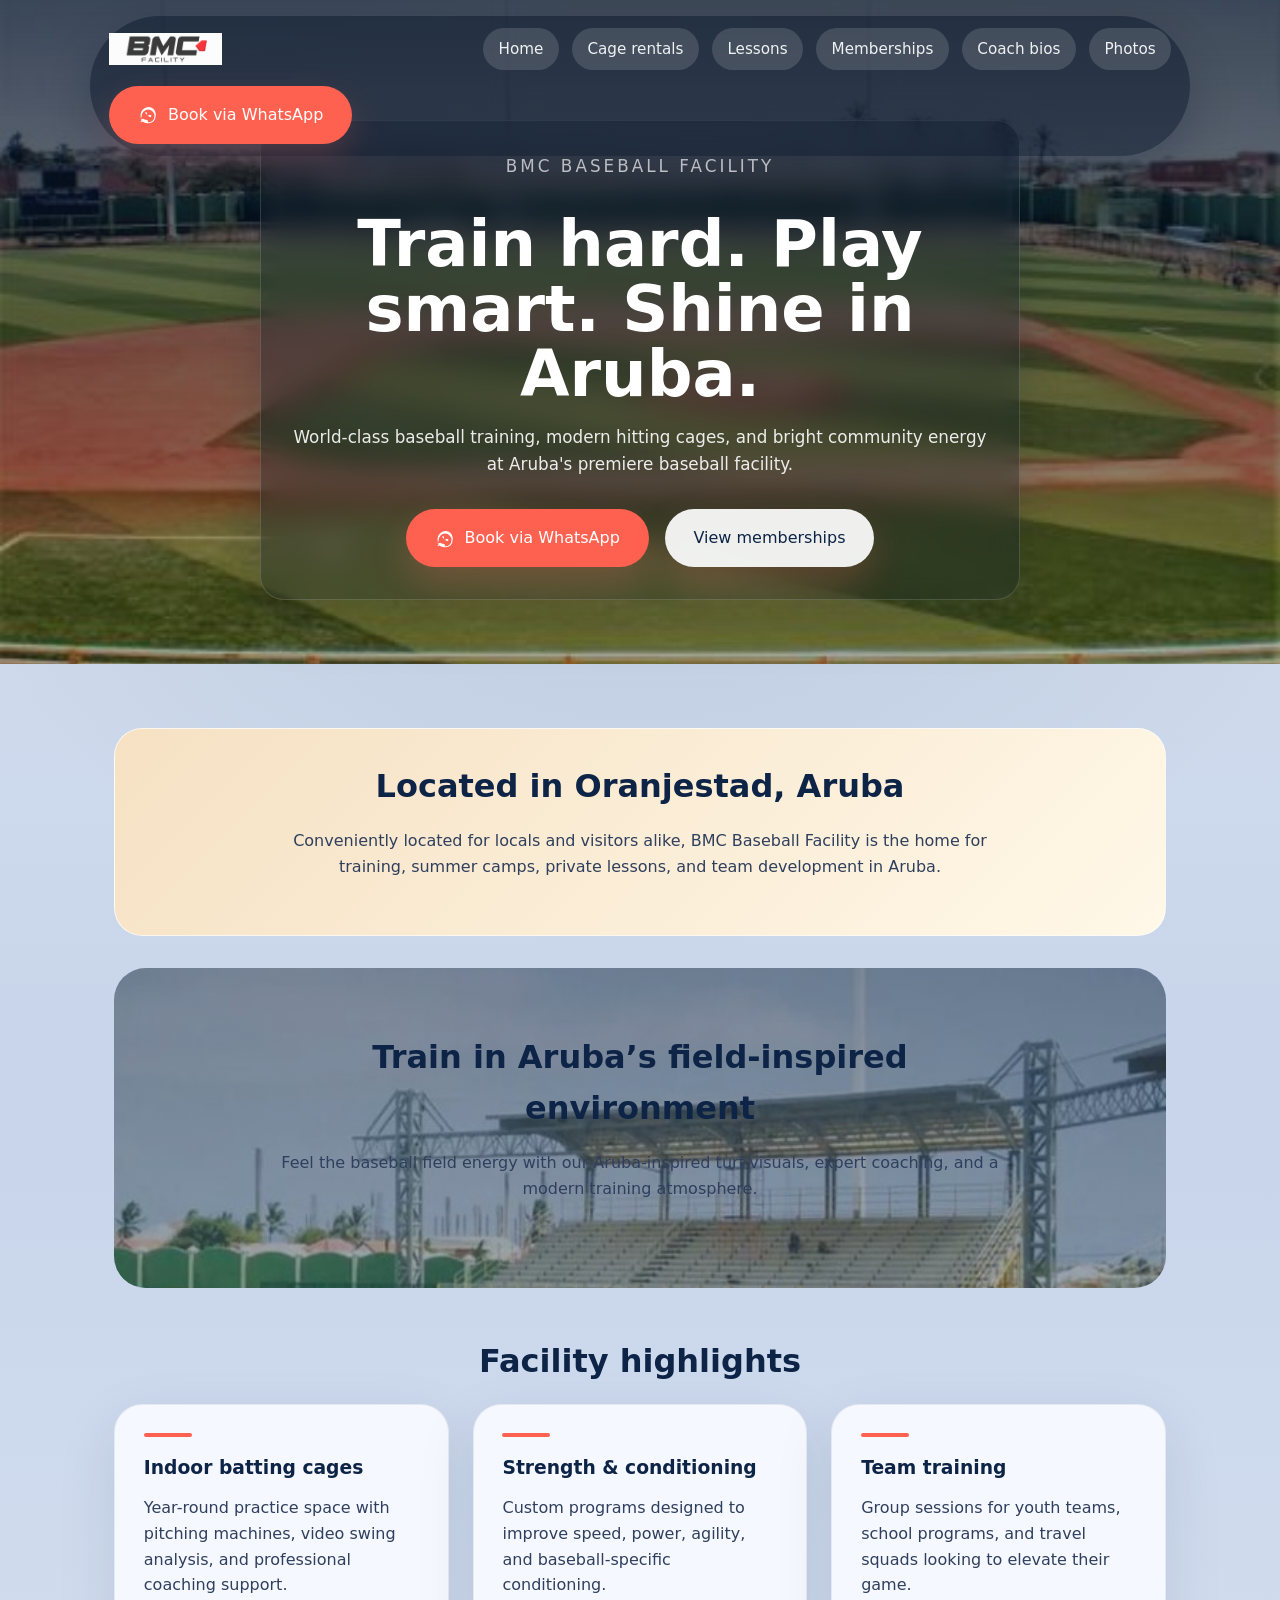
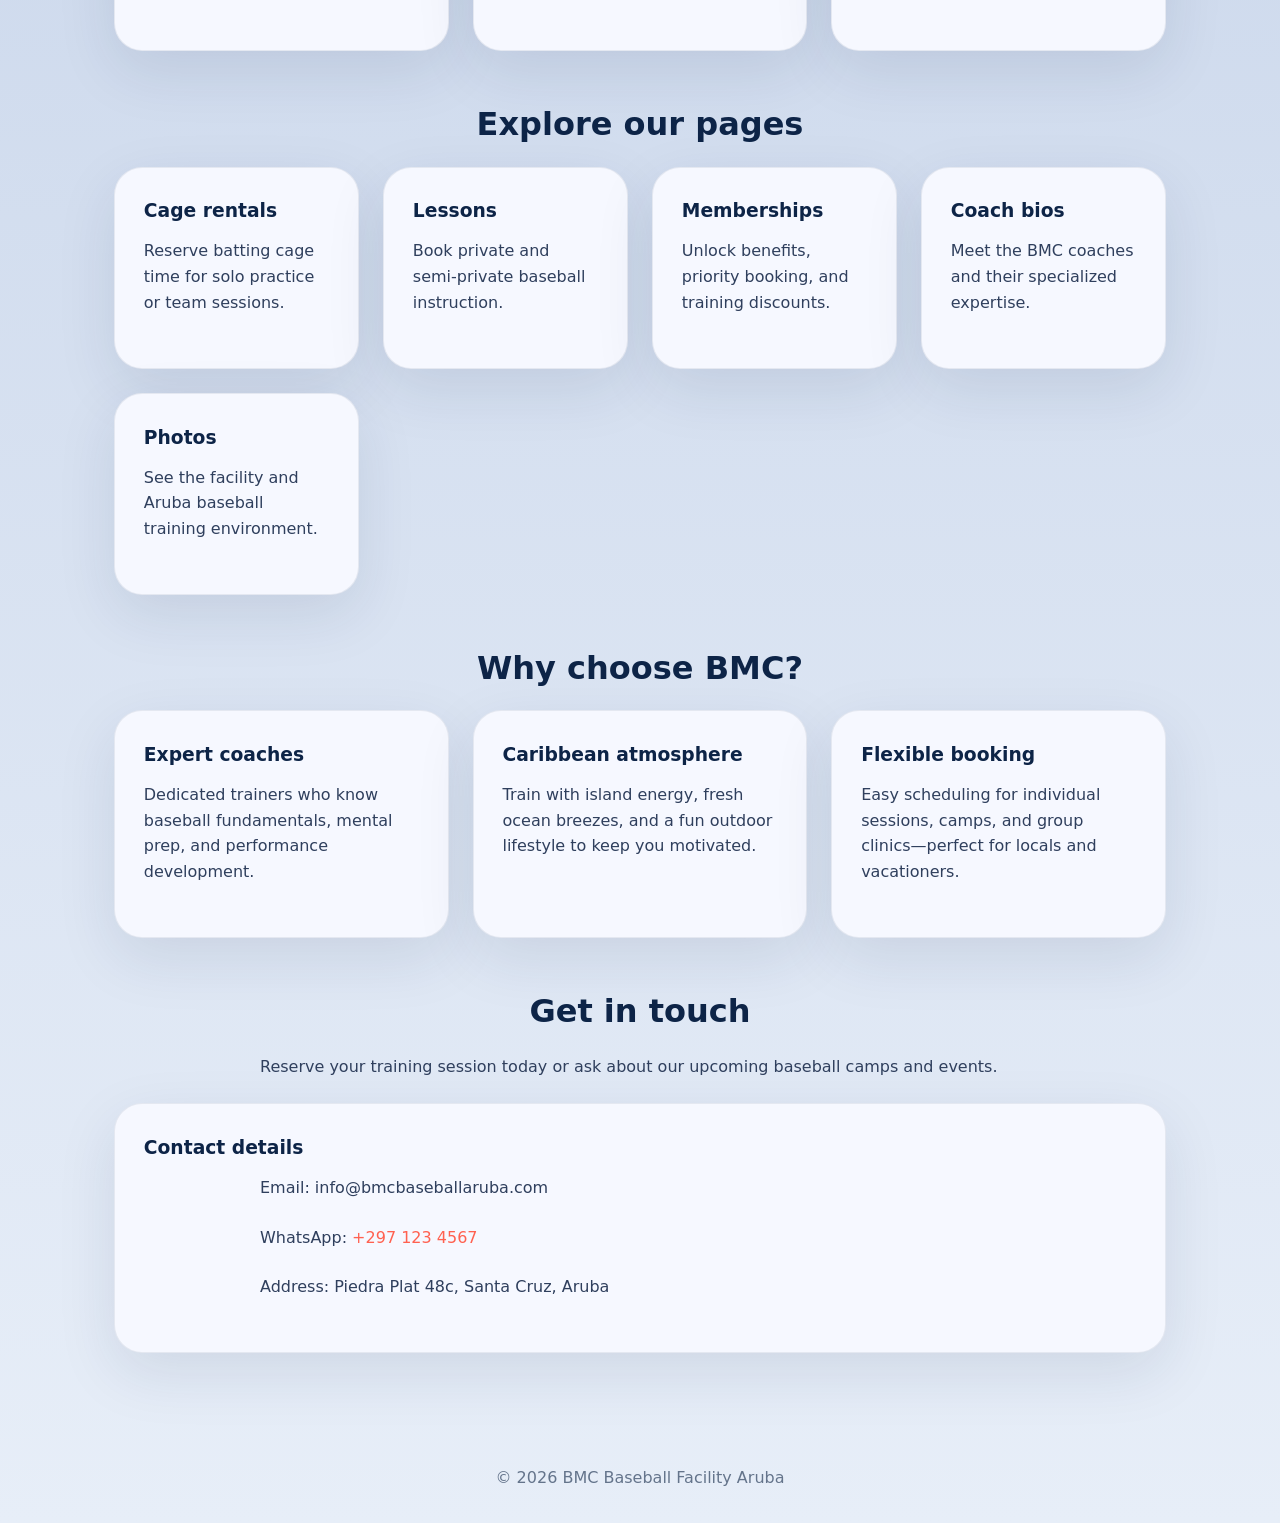
==== index.html @ 2432c4e2 "Made website template" ====
<!DOCTYPE html>
<html lang="en">
  <head>
    <meta charset="UTF-8" />
    <meta name="viewport" content="width=device-width, initial-scale=1.0" />
    <title>BMC Baseball Facility Aruba</title>
    <link rel="stylesheet" href="style.css" />
  </head>
  <body>
    <header>
      <div class="brand">
        <img src="Images/bmc%20logo.PNG" alt="BMC Baseball Facility logo" />
        <nav class="main-nav">
          <a href="index.html">Home</a>
          <a href="cage-rentals.html">Cage rentals</a>
          <a href="lessons.html">Lessons</a>
          <a href="memberships.html">Memberships</a>
          <a href="coach-bios.html">Coach bios</a>
          <a href="photos.html">Photos</a>
        </nav>
        <a class="button nav-cta whatsapp" href="https://wa.me/2971234567" target="_blank" rel="noopener">Book via WhatsApp</a>
      </div>
      <div class="hero">
        <p class="hero-tagline">BMC Baseball Facility</p>
        <h1>Train hard. Play smart. Shine in Aruba.</h1>
        <p>World-class baseball training, modern hitting cages, and bright community energy at Aruba's premiere baseball facility.</p>
        <div class="button-group">
          <a class="button whatsapp" href="https://wa.me/2971234567" target="_blank" rel="noopener">Book via WhatsApp</a>
          <a class="button secondary" href="memberships.html">View memberships</a>
        </div>
      </div>
    </header>

    <main>
      <section class="section location">
        <h2>Located in Oranjestad, Aruba</h2>
        <p>Conveniently located for locals and visitors alike, BMC Baseball Facility is the home for training, summer camps, private lessons, and team development in Aruba.</p>
      </section>

      <section class="section field-visual">
        <div class="field-copy">
          <h2>Train in Aruba’s field-inspired environment</h2>
          <p>Feel the baseball field energy with our Aruba-inspired turf visuals, expert coaching, and a modern training atmosphere.</p>
        </div>
      </section>

      <section class="section" id="features">
        <h2>Facility highlights</h2>
        <div class="feature-list">
          <div class="feature">
            <h3>Indoor batting cages</h3>
            <p>Year-round practice space with pitching machines, video swing analysis, and professional coaching support.</p>
          </div>
          <div class="feature">
            <h3>Strength & conditioning</h3>
            <p>Custom programs designed to improve speed, power, agility, and baseball-specific conditioning.</p>
          </div>
          <div class="feature">
            <h3>Team training</h3>
            <p>Group sessions for youth teams, school programs, and travel squads looking to elevate their game.</p>
          </div>
        </div>
      </section>

      <section class="section service-links">
        <h2>Explore our pages</h2>
        <div class="cards">
          <a class="card page-card" href="cage-rentals.html">
            <h3>Cage rentals</h3>
            <p>Reserve batting cage time for solo practice or team sessions.</p>
          </a>
          <a class="card page-card" href="lessons.html">
            <h3>Lessons</h3>
            <p>Book private and semi-private baseball instruction.</p>
          </a>
          <a class="card page-card" href="memberships.html">
            <h3>Memberships</h3>
            <p>Unlock benefits, priority booking, and training discounts.</p>
          </a>
          <a class="card page-card" href="coach-bios.html">
            <h3>Coach bios</h3>
            <p>Meet the BMC coaches and their specialized expertise.</p>
          </a>
          <a class="card page-card" href="photos.html">
            <h3>Photos</h3>
            <p>See the facility and Aruba baseball training environment.</p>
          </a>
        </div>
      </section>

      <section class="section">
        <h2>Why choose BMC?</h2>
        <div class="cards">
          <article class="card">
            <h3>Expert coaches</h3>
            <p>Dedicated trainers who know baseball fundamentals, mental prep, and performance development.</p>
          </article>
          <article class="card">
            <h3>Caribbean atmosphere</h3>
            <p>Train with island energy, fresh ocean breezes, and a fun outdoor lifestyle to keep you motivated.</p>
          </article>
          <article class="card">
            <h3>Flexible booking</h3>
            <p>Easy scheduling for individual sessions, camps, and group clinics—perfect for locals and vacationers.</p>
          </article>
        </div>
      </section>

      <section class="section" id="contact">
        <h2>Get in touch</h2>
        <p>Reserve your training session today or ask about our upcoming baseball camps and events.</p>
        <div class="card">
          <h3>Contact details</h3>
          <p>Email: info@bmcbaseballaruba.com</p>
          <p>WhatsApp: <a href="https://wa.me/2971234567" target="_blank" rel="noopener">+297 123 4567</a></p>
          <p>Address: Piedra Plat 48c, Santa Cruz, Aruba</p>
        </div>
      </section>
    </main>

    <footer>
      <p>© <span id="current-year">2026</span> BMC Baseball Facility Aruba</p>
    </footer>
    <script src="script.js"></script>
  </body>
</html>
---- style.css ----
:root {
  --navy: #0d2447;
  --sand: #d7c7a1;
  --coral: #ff6150;
  --white: #ffffff;
  --sky: #7ab6e1;
  --bg: #dde7f2;
  --text-soft: #2f3f5d;
  --border: rgba(15, 44, 79, 0.16);
}

* {
  box-sizing: border-box;
  margin: 0;
  padding: 0;
}

body {
  min-height: 100vh;
  font-family: "Inter", system-ui, sans-serif;
  color: var(--navy);
  background: radial-gradient(circle at top center, rgba(15, 44, 79, 0.18), transparent 30%), linear-gradient(180deg, #d9e3f0 0%, #c8d5ea 35%, #e7eef8 100%);
  line-height: 1.6;
}

img {
  max-width: 100%;
  display: block;
}

header {
  position: relative;
  background: linear-gradient(180deg, rgba(8, 22, 42, 0.78), rgba(8, 22, 42, 0.34)), url('Images/images.jpg') center/cover no-repeat;
  min-height: 78vh;
  display: grid;
  place-items: center;
  padding: 7.5rem 1.5rem 4rem;
  min-height: 68vh;
  overflow: visible;
}

.field-visual {
  position: relative;
  background: linear-gradient(180deg, rgba(10, 24, 46, 0.4) 0%, rgba(10, 24, 46, 0.24) 100%), url('Images/2eb074f189c1685181d048960d204b64.jpg') center/cover no-repeat;
  min-height: 320px;
  border-radius: 32px;
  padding: 3.5rem 2rem;
  display: grid;
  place-items: center;
  text-align: center;
  overflow: hidden;
  margin-bottom: 2.5rem;
}

.field-visual::before {
  content: '';
  position: absolute;
  inset: 0;
  background: rgba(15, 44, 79, 0.18);
}

.field-copy {
  position: relative;
  z-index: 1;
  max-width: 760px;
}

.field-copy h2 {
  color: var(--navy);
  font-size: clamp(1.9rem, 3vw, 2.4rem);
  margin-bottom: 0.8rem;
}

.field-copy p {
  color: var(--text-soft);
  font-size: 1rem;
}

.main-nav {
  display: flex;
  flex-wrap: wrap;
  gap: 0.85rem;
  align-items: center;
  justify-content: center;
}

.main-nav a {
  color: rgba(255, 255, 255, 0.92);
  text-decoration: none;
  padding: 0.55rem 0.95rem;
  border-radius: 999px;
  background: rgba(255, 255, 255, 0.14);
  transition: background 0.2s ease;
  font-size: 0.95rem;
}

.main-nav a:hover {
  background: rgba(255, 255, 255, 0.24);
}

.button.whatsapp::before {
  content: '';
  display: inline-block;
  width: 18px;
  height: 18px;
  margin-right: 0.75rem;
  vertical-align: middle;
  background-image: url("data:image/svg+xml,%3Csvg xmlns='http://www.w3.org/2000/svg' viewBox='0 0 24 24'%3E%3Cpath fill='%23ffffff' d='M20.5 3.5A10.9 10.9 0 0 0 3.5 13.5c0 1.9.5 3.7 1.4 5.3L3 21.5l2.8-.9A10.8 10.8 0 0 0 13.5 23a10.9 10.9 0 0 0 7.1-2.3A10.7 10.7 0 0 0 23.5 13.5 10.9 10.9 0 0 0 20.5 3.5Zm-7.8 15.2c-1.9 0-3.8-.5-5.4-1.5l-.4-.2-3.2.9.9-3.2-.2-.4A9.4 9.4 0 0 1 5 13.5 8.7 8.7 0 0 1 13.5 4.8a8.7 8.7 0 0 1 8.5 8.7 8.6 8.6 0 0 1-2.6 6.1 8.8 8.8 0 0 1-6.1 2.1Zm4.5-6.3c-.2-.1-1.2-.6-1.4-.6s-.4 0-.6.2c-.2.2-.8.6-.9.7-.1.2-.3.1-.6 0s-1.2-.4-2.4-1.4c-.9-.8-1.5-1.8-1.6-2-.1-.2 0-.4.1-.6.1-.2.2-.2.4-.3.1 0 .2-.1.3-.1.1 0 .2 0 .3 0 .1 0 .3 0 .4.1.2.1.4.4.5.6.1.2.2.5.4.7.1.2.1.4 0 .6-.1.2-.2.4-.4.6-.1.1-.1.2 0 .4.1.3.7 1.1 1.5 1.8 1.1 1 2 1.4 2.5 1.6.5.2.8.2 1.1.1.3 0 .9-.4 1-1 .1-.6.1-.9 0-1-.1-.2-.4-.3-.7-.5Z'/%3E%3C/svg%3E");
  background-size: contain;
  background-repeat: no-repeat;
}

.card a {
  color: var(--coral);
  text-decoration: none;
}

.card a:hover {
  text-decoration: underline;
}

.page-card {
  display: block;
  color: inherit;
  text-decoration: none;
}

.page-card:hover {
  transform: translateY(-3px);
}

.header-overlay {
  position: absolute;
  inset: 0;
  background: rgba(15, 44, 79, 0.35);
}

.brand {
  position: fixed;
  top: 1rem;
  left: 50%;
  transform: translateX(-50%);
  z-index: 9999;
  display: flex;
  align-items: center;
  justify-content: space-between;
  width: min(1100px, calc(100% - 3rem));
  gap: 1rem;
  flex-wrap: wrap;
  background: rgba(8, 22, 42, 0.5);
  color: var(--white);
  padding: 0.75rem 1.2rem;
  border-radius: 999px;
  box-shadow: 0 16px 44px rgba(8, 22, 42, 0.24);
}

.brand img {
  height: 32px;
  width: auto;
  object-fit: contain;
}

.hero {
  position: relative;
  z-index: 1;
  max-width: 760px;
  width: min(100%, 760px);
  color: var(--white);
  text-align: center;
  margin: 0 auto;
  padding: 2rem 1.5rem;
  border-radius: 24px;
  background: rgba(8, 22, 42, 0.32);
  backdrop-filter: blur(14px);
  border: 1px solid rgba(255, 255, 255, 0.15);
  box-shadow: 0 24px 50px rgba(8, 22, 42, 0.22);
}

.hero-tagline {
  letter-spacing: 0.18em;
  text-transform: uppercase;
  opacity: 0.9;
  margin-bottom: 1rem;
  font-size: 0.85rem;
}

.hero h1 {
  font-size: clamp(2.4rem, 5vw, 4.4rem);
  margin-bottom: 1rem;
  line-height: 1.02;
}

.hero p {
  font-size: 1.05rem;
  margin-bottom: 2rem;
  max-width: 720px;
  margin-left: auto;
  margin-right: auto;
  color: rgba(255, 255, 255, 0.9);
}

.button-group {
  display: flex;
  flex-wrap: wrap;
  gap: 1rem;
  justify-content: center;
}

.button {
  background: var(--coral);
  border: none;
  color: var(--white);
  padding: 1rem 1.8rem;
  border-radius: 999px;
  font-size: 1rem;
  cursor: pointer;
  text-decoration: none;
  box-shadow: 0 16px 36px rgba(255, 106, 95, 0.22);
  transition: transform 0.2s ease, box-shadow 0.2s ease;
}

.button.secondary {
  background: rgba(255, 255, 255, 0.92);
  color: var(--navy);
}

.button:hover {
  transform: translateY(-2px);
}

main {
  padding: 4rem 1.5rem 2rem;
  max-width: 1100px;
  margin: 0 auto;
}

.section {
  margin-bottom: 3rem;
}

.section h2 {
  font-size: 2rem;
  margin-bottom: 1rem;
  text-align: center;
}

.section p {
  max-width: 760px;
  margin: 0 auto 1.5rem;
  color: var(--text-soft);
}

.cards,
.feature-list {
  display: grid;
  grid-template-columns: repeat(auto-fit, minmax(240px, 1fr));
  gap: 1.5rem;
}

.card,
.feature {
  background: #f6f8ff;
  border-radius: 28px;
  padding: 1.8rem;
  box-shadow: 0 20px 60px rgba(15, 44, 79, 0.1);
  border: 1px solid rgba(15, 44, 79, 0.08);
}

.card h3,
.feature h3 {
  margin-bottom: 0.75rem;
  color: var(--navy);
}

.card p,
.feature p {
  color: var(--text-soft);
}

.photo-grid {
  display: grid;
  grid-template-columns: repeat(auto-fit, minmax(220px, 1fr));
  gap: 1rem;
  margin-top: 1.5rem;
}

.photo-grid img {
  width: 100%;
  height: 260px;
  object-fit: cover;
  border-radius: 24px;
  border: 1px solid var(--border);
}

.feature::before {
  content: '';
  display: block;
  width: 48px;
  height: 4px;
  background: var(--coral);
  border-radius: 999px;
  margin-bottom: 1rem;
}

.location {
  background: linear-gradient(135deg, #f6e1c3 0%, #fff8e8 100%);
  padding: 2rem;
  border-radius: 28px;
  margin-bottom: 2rem;
  text-align: center;
  border: 1px solid rgba(255, 255, 255, 0.7);
}

footer {
  text-align: center;
  padding: 2rem 1rem;
  color: #64748b;
}

@media (max-width: 900px) {
  .brand {
    flex-direction: column;
    align-items: stretch;
  }
}

@media (max-width: 720px) {
  header {
    min-height: 65vh;
    padding-top: 1.5rem;
  }

  .hero {
    padding: 2rem 1.5rem;
  }
}
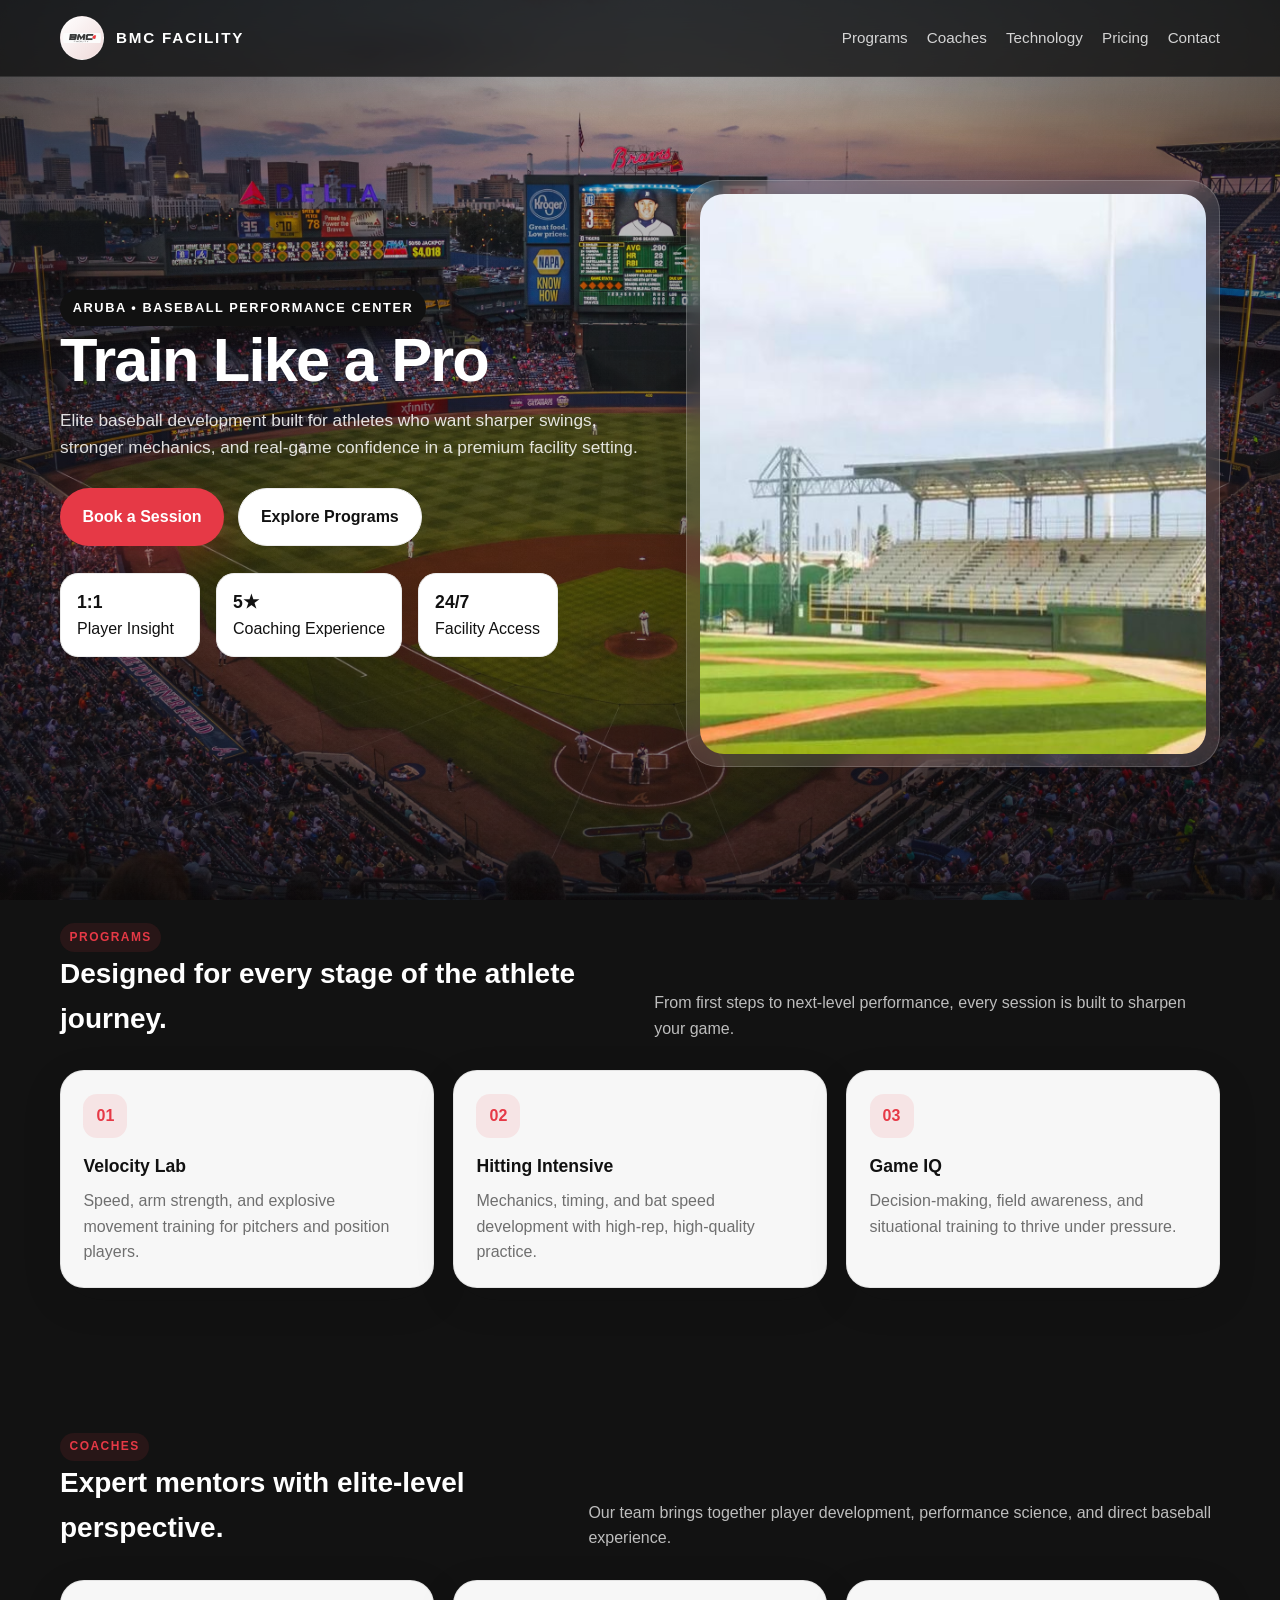
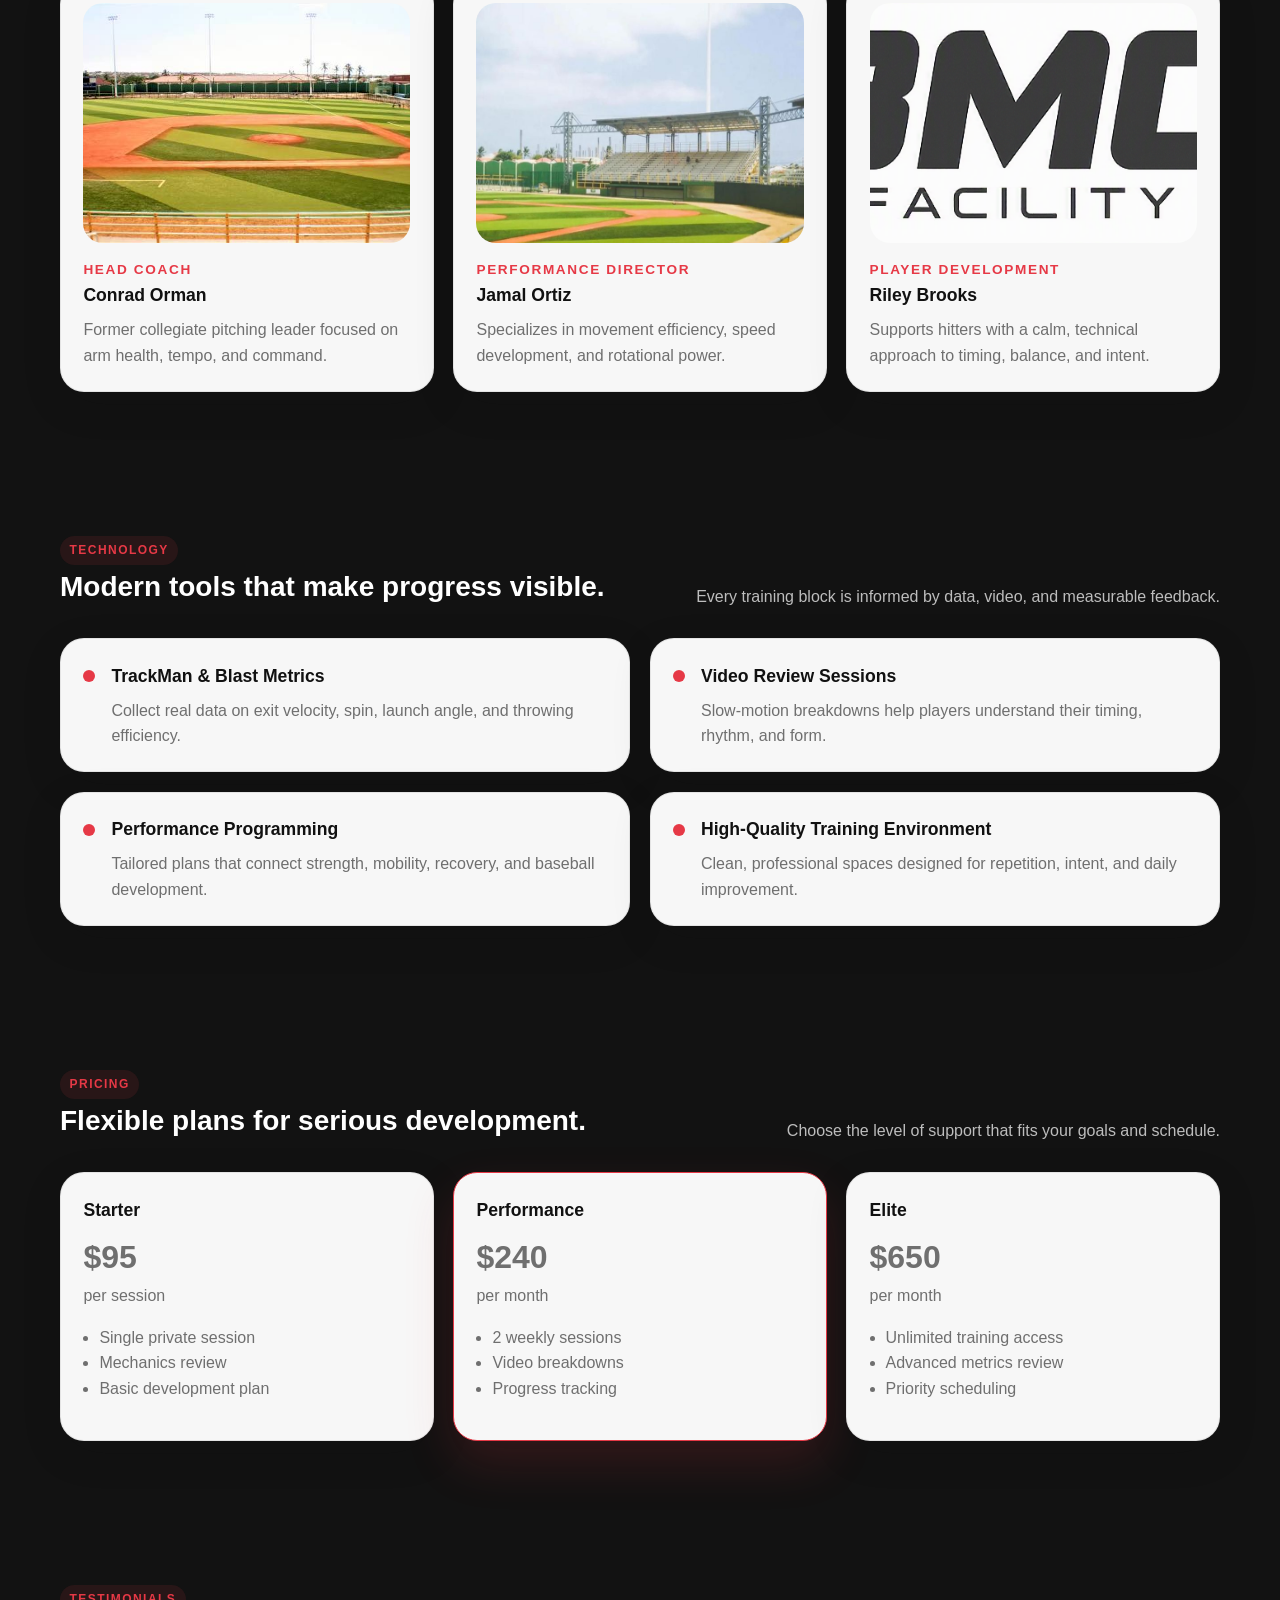
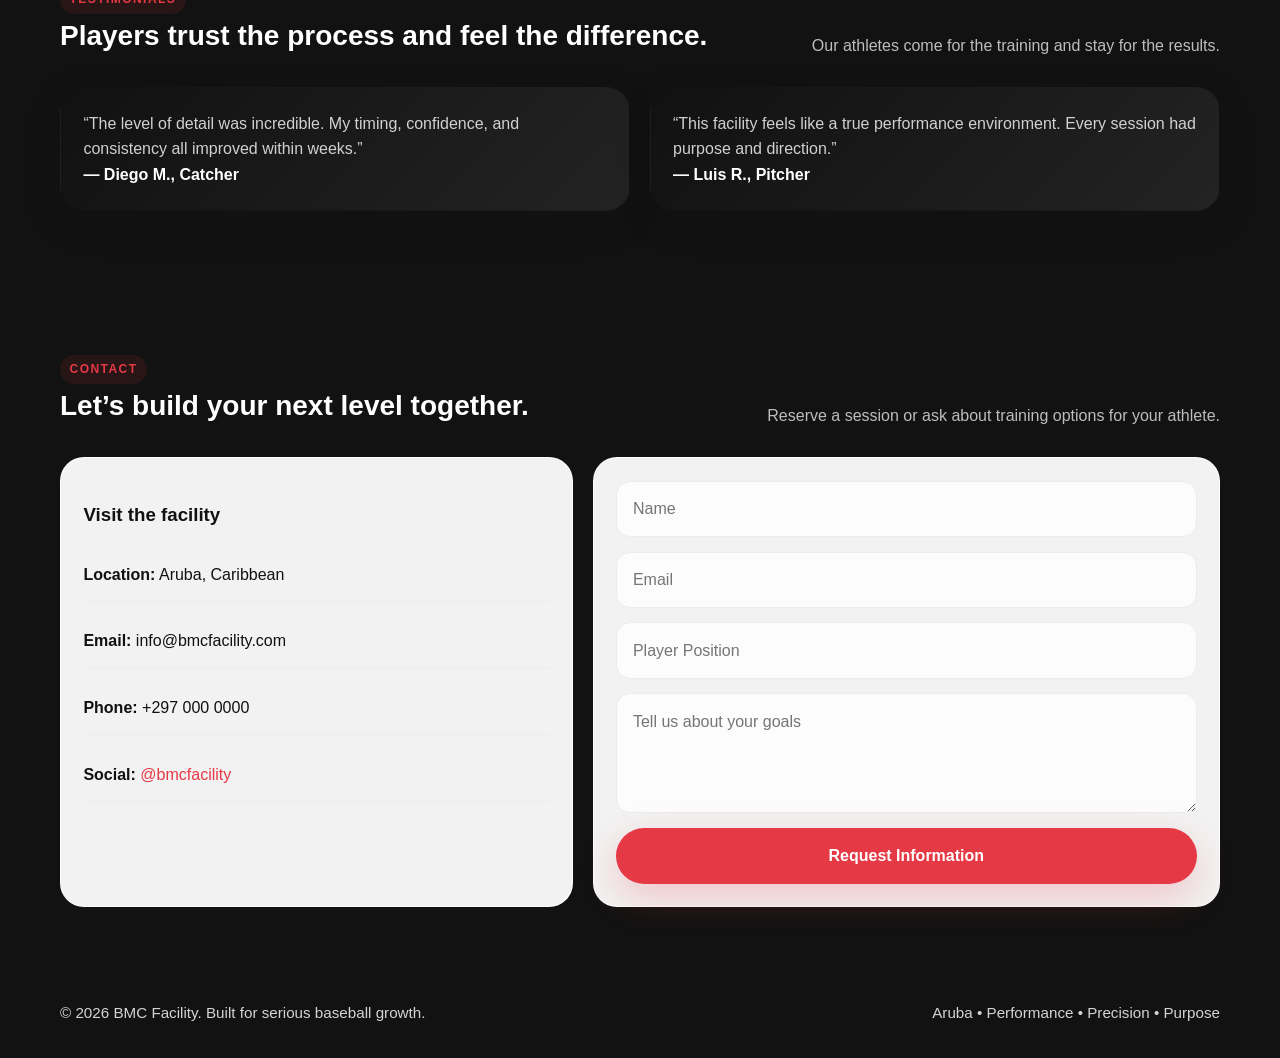
==== commit 8e239e07: "Fixed Everything" ====
--- a/index.html
+++ b/index.html
@@ -3,124 +3,792 @@
   <head>
     <meta charset="UTF-8" />
     <meta name="viewport" content="width=device-width, initial-scale=1.0" />
-    <title>BMC Baseball Facility Aruba</title>
-    <link rel="stylesheet" href="style.css" />
+    <title>BMC Facility | Elite Baseball Training in Aruba</title>
+    <meta
+      name="description"
+      content="BMC Facility is a modern baseball training destination in Aruba focused on elite development, advanced technology, and world-class coaching."
+    />
+    <style>
+      :root {
+        --red: #e63946;
+        --red-dark: #b82333;
+        --black: #111111;
+        --white: #f7f7f7;
+        --muted: #6f6f6f;
+        --border: #ececec;
+      }
+
+      * {
+        box-sizing: border-box;
+      }
+
+      html {
+        scroll-behavior: smooth;
+      }
+
+      body {
+        margin: 0;
+        font-family: Inter, "Segoe UI", Roboto, Arial, sans-serif;
+        color: var(--white);
+        line-height: 1.6;
+        min-height: 100vh;
+        background: #121212;
+      }
+
+      main,
+      header,
+      section {
+        position: relative;
+        z-index: 1;
+      }
+
+      .page-background {
+        position: fixed;
+        inset: 0;
+        z-index: -1;
+        background: url("Images/photo-1475440197469-e367ec8eeb19.avif") center/cover no-repeat;
+        opacity: 0.94;
+        filter: saturate(1.05);
+      }
+
+      .background-overlay {
+        position: fixed;
+        inset: 0;
+        z-index: -1;
+        background: radial-gradient(circle at top, rgba(17, 17, 17, 0.12), rgba(17, 17, 17, 0.42) 55%, rgba(17, 17, 17, 0.62) 100%);
+      }
+
+      a {
+        color: inherit;
+        text-decoration: none;
+      }
+
+      img {
+        display: block;
+        max-width: 100%;
+      }
+
+      .container {
+        width: min(1160px, calc(100% - 2rem));
+        margin: 0 auto;
+      }
+
+      header {
+        position: sticky;
+        top: 0;
+        z-index: 30;
+        background: rgba(17, 17, 17, 0.8);
+        backdrop-filter: blur(14px);
+        border-bottom: 1px solid rgba(255, 255, 255, 0.1);
+      }
+
+      nav {
+        display: flex;
+        align-items: center;
+        justify-content: space-between;
+        padding: 1rem 0;
+      }
+
+      .brand {
+        display: flex;
+        align-items: center;
+        gap: 0.75rem;
+        font-weight: 800;
+        letter-spacing: 0.04em;
+        text-transform: uppercase;
+        font-size: 0.95rem;
+        color: white;
+      }
+
+      .brand-mark {
+        width: 44px;
+        height: 44px;
+        display: inline-flex;
+        align-items: center;
+        justify-content: center;
+        border-radius: 50%;
+        background: linear-gradient(135deg, #ffffff, #f0dada);
+        padding: 2px;
+        border: 1px solid rgba(255, 255, 255, 0.24);
+        overflow: hidden;
+      }
+
+      .brand-mark img {
+        width: 100%;
+        height: 100%;
+        object-fit: cover;
+        border-radius: 50%;
+      }
+
+      .brand-mark .brand-fallback {
+        display: none;
+        font-size: 0.72rem;
+        font-weight: 800;
+        letter-spacing: 0.06em;
+        color: var(--red);
+      }
+
+      .brand-mark.fallback .brand-fallback {
+        display: inline-flex;
+      }
+
+      .brand-mark.fallback img {
+        display: none;
+      }
+
+      .brand img {
+        width: 42px;
+        height: 42px;
+        display: block;
+        object-fit: contain;
+        border-radius: 50%;
+      }
+
+      .brand-text {
+        font-size: 0.95rem;
+        letter-spacing: 0.12em;
+      }
+
+      .nav-links {
+        display: flex;
+        gap: 1.2rem;
+        font-size: 0.95rem;
+        color: rgba(255, 255, 255, 0.8);
+      }
+
+      .nav-links a:hover {
+        color: white;
+      }
+
+      .hero {
+        display: grid;
+        grid-template-columns: 1.05fr 0.95fr;
+        align-items: center;
+        gap: 2.3rem;
+        padding: 5.2rem 0 4rem;
+        min-height: 86vh;
+      }
+
+      .hero h1 {
+        font-size: clamp(2.6rem, 4.8vw, 4.5rem);
+        line-height: 0.95;
+        margin: 0.3rem 0 1rem;
+        letter-spacing: -0.03em;
+        color: white;
+      }
+
+      .hero p {
+        font-size: 1.08rem;
+        color: rgba(255, 255, 255, 0.86);
+        max-width: 620px;
+        margin-bottom: 1.6rem;
+      }
+
+      .eyebrow {
+        display: inline-flex;
+        align-items: center;
+        gap: 0.5rem;
+        padding: 0.5rem 0.8rem;
+        border-radius: 999px;
+        background: var(--black);
+        color: white;
+        font-size: 0.8rem;
+        font-weight: 700;
+        text-transform: uppercase;
+        letter-spacing: 0.12em;
+      }
+
+      .hero-actions {
+        display: flex;
+        flex-wrap: wrap;
+        gap: 0.85rem;
+      }
+
+      .btn {
+        display: inline-flex;
+        align-items: center;
+        justify-content: center;
+        padding: 0.95rem 1.4rem;
+        border-radius: 999px;
+        font-weight: 700;
+        transition: transform 0.2s ease, box-shadow 0.2s ease, background 0.2s ease;
+      }
+
+      .btn:hover {
+        transform: translateY(-2px);
+      }
+
+      .btn-primary {
+        background: var(--red);
+        color: white;
+        box-shadow: 0 14px 38px rgba(230, 57, 70, 0.24);
+      }
+
+      .btn-primary:hover {
+        background: var(--red-dark);
+      }
+
+      .btn-secondary {
+        border: 1px solid var(--border);
+        background: white;
+        color: var(--black);
+      }
+
+      .hero-stats {
+        display: flex;
+        flex-wrap: wrap;
+        gap: 1rem;
+        margin-top: 1.7rem;
+      }
+
+      .hero-stats div {
+        padding: 0.9rem 1rem;
+        min-width: 140px;
+        border: 1px solid var(--border);
+        border-radius: 18px;
+        background: white;
+        color: var(--black);
+      }
+
+      .hero-stats strong {
+        display: block;
+        font-size: 1.1rem;
+      }
+
+      .hero-card {
+        position: relative;
+        padding: 0.8rem;
+        border-radius: 32px;
+        background: rgba(255, 255, 255, 0.12);
+        border: 1px solid rgba(255, 255, 255, 0.18);
+        box-shadow: 0 30px 80px rgba(0, 0, 0, 0.22);
+        backdrop-filter: blur(10px);
+      }
+
+      .hero-card img {
+        width: 100%;
+        height: 560px;
+        object-fit: cover;
+        border-radius: 24px;
+      }
+
+      section {
+        padding: 4.5rem 0;
+        color: white;
+      }
+
+      .section-heading {
+        display: flex;
+        align-items: flex-end;
+        justify-content: space-between;
+        gap: 1rem;
+        margin-bottom: 1.8rem;
+      }
+
+      .section-heading h2 {
+        font-size: 1.75rem;
+        margin: 0;
+        color: white;
+      }
+
+      .section-heading p {
+        margin: 0;
+        color: rgba(255, 255, 255, 0.72);
+      }
+
+      .grid {
+        display: grid;
+        gap: 1.2rem;
+      }
+
+      .program-grid {
+        grid-template-columns: repeat(3, minmax(0, 1fr));
+      }
+
+      .card {
+        background: rgba(255, 255, 255, 0.97);
+        border: 1px solid rgba(0, 0, 0, 0.08);
+        border-radius: 24px;
+        padding: 1.4rem;
+        box-shadow: 0 12px 40px rgba(17, 17, 17, 0.12);
+        transition: transform 0.2s ease, box-shadow 0.2s ease;
+        backdrop-filter: blur(12px);
+        color: var(--black);
+      }
+
+      .card:hover {
+        transform: translateY(-5px);
+        box-shadow: 0 20px 48px rgba(17, 17, 17, 0.08);
+      }
+
+      .card-icon {
+        width: 44px;
+        height: 44px;
+        display: grid;
+        place-items: center;
+        border-radius: 14px;
+        background: rgba(230, 57, 70, 0.1);
+        color: var(--red);
+        font-weight: 800;
+        margin-bottom: 0.9rem;
+      }
+
+      .card h3 {
+        margin: 0 0 0.5rem;
+        font-size: 1.1rem;
+      }
+
+      .card p {
+        margin: 0;
+        color: var(--muted);
+      }
+
+      .coach-grid {
+        grid-template-columns: repeat(3, minmax(0, 1fr));
+      }
+
+      .coach-card img {
+        width: 100%;
+        height: 240px;
+        object-fit: cover;
+        border-radius: 20px;
+        margin-bottom: 1rem;
+      }
+
+      .coach-card .role {
+        color: var(--red);
+        font-weight: 700;
+        font-size: 0.85rem;
+        text-transform: uppercase;
+        letter-spacing: 0.12em;
+      }
+
+      .tech-grid {
+        grid-template-columns: repeat(2, minmax(0, 1fr));
+      }
+
+      .tech-card {
+        display: flex;
+        gap: 1rem;
+        align-items: flex-start;
+      }
+
+      .tech-card .dot {
+        width: 12px;
+        height: 12px;
+        margin-top: 0.55rem;
+        background: var(--red);
+        border-radius: 50%;
+        flex-shrink: 0;
+      }
+
+      .pricing-grid {
+        grid-template-columns: repeat(3, minmax(0, 1fr));
+      }
+
+      .pricing-card {
+        position: relative;
+      }
+
+      .pricing-card.featured {
+        border-color: var(--red);
+        box-shadow: 0 22px 50px rgba(230, 57, 70, 0.16);
+      }
+
+      .price {
+        font-size: 2rem;
+        font-weight: 800;
+        margin: 0.5rem 0 0.2rem;
+      }
+
+      .pricing-card ul {
+        padding-left: 1rem;
+        color: var(--muted);
+      }
+
+      .pill {
+        display: inline-block;
+        padding: 0.3rem 0.6rem;
+        border-radius: 999px;
+        background: rgba(230, 57, 70, 0.1);
+        color: var(--red);
+        font-size: 0.75rem;
+        font-weight: 700;
+        text-transform: uppercase;
+        letter-spacing: 0.12em;
+      }
+
+      .testimonial-grid {
+        grid-template-columns: repeat(2, minmax(0, 1fr));
+      }
+
+      .testimonial {
+        background: linear-gradient(135deg, #111111 0%, #232323 100%);
+        color: white;
+        border-radius: 24px;
+      }
+
+      .testimonial p {
+        color: rgba(255, 255, 255, 0.8);
+      }
+
+      .contact-wrap {
+        display: grid;
+        grid-template-columns: 0.9fr 1.1fr;
+        gap: 1.2rem;
+      }
+
+      .contact-card,
+      .form-card {
+        background: rgba(255, 255, 255, 0.95);
+        border: 1px solid rgba(255, 255, 255, 0.9);
+        border-radius: 24px;
+        padding: 1.4rem;
+        backdrop-filter: blur(12px);
+        color: var(--black);
+      }
+
+      .contact-list {
+        display: grid;
+        gap: 0.8rem;
+        margin-top: 1rem;
+      }
+
+      .contact-list div {
+        padding: 0.85rem 0;
+        border-bottom: 1px solid var(--border);
+      }
+
+      form {
+        display: grid;
+        gap: 0.9rem;
+      }
+
+      input,
+      textarea {
+        width: 100%;
+        border: 1px solid var(--border);
+        border-radius: 14px;
+        padding: 0.9rem 1rem;
+        font: inherit;
+        background: #fcfcfc;
+      }
+
+      textarea {
+        min-height: 120px;
+        resize: vertical;
+      }
+
+      footer {
+        padding: 1.4rem 0 2rem;
+        color: rgba(255, 255, 255, 0.82);
+        font-size: 0.95rem;
+      }
+
+      .reveal {
+        opacity: 0;
+        transform: translateY(30px);
+        transition: opacity 0.7s ease, transform 0.7s ease;
+      }
+
+      .reveal.visible {
+        opacity: 1;
+        transform: translateY(0);
+      }
+
+      @media (max-width: 900px) {
+        .hero,
+        .contact-wrap {
+          grid-template-columns: 1fr;
+        }
+
+        .program-grid,
+        .coach-grid,
+        .pricing-grid,
+        .testimonial-grid,
+        .tech-grid {
+          grid-template-columns: 1fr;
+        }
+      }
+
+      @media (max-width: 640px) {
+        .nav-links {
+          display: none;
+        }
+
+        .hero {
+          padding-top: 2.4rem;
+        }
+
+        .hero-card img {
+          height: 360px;
+        }
+
+        .section-heading {
+          flex-direction: column;
+          align-items: flex-start;
+        }
+      }
+    </style>
   </head>
   <body>
+    <div class="page-background"></div>
+    <div class="background-overlay"></div>
     <header>
-      <div class="brand">
-        <img src="Images/bmc%20logo.PNG" alt="BMC Baseball Facility logo" />
-        <nav class="main-nav">
-          <a href="index.html">Home</a>
-          <a href="cage-rentals.html">Cage rentals</a>
-          <a href="lessons.html">Lessons</a>
-          <a href="memberships.html">Memberships</a>
-          <a href="coach-bios.html">Coach bios</a>
-          <a href="photos.html">Photos</a>
+      <div class="container">
+        <nav>
+          <a class="brand" href="#top">
+            <span class="brand-mark">
+              <img src="Images/bmc logo.PNG" alt="BMC Facility logo" onerror="this.style.display='none'; this.parentElement.classList.add('fallback');" />
+              <span class="brand-fallback">BMC</span>
+            </span>
+            <span class="brand-text">BMC Facility</span>
+          </a>
+          <div class="nav-links">
+            <a href="#programs">Programs</a>
+            <a href="#coaches">Coaches</a>
+            <a href="#technology">Technology</a>
+            <a href="#pricing">Pricing</a>
+            <a href="#contact">Contact</a>
+          </div>
         </nav>
-        <a class="button nav-cta whatsapp" href="https://wa.me/2971234567" target="_blank" rel="noopener">Book via WhatsApp</a>
-      </div>
-      <div class="hero">
-        <p class="hero-tagline">BMC Baseball Facility</p>
-        <h1>Train hard. Play smart. Shine in Aruba.</h1>
-        <p>World-class baseball training, modern hitting cages, and bright community energy at Aruba's premiere baseball facility.</p>
-        <div class="button-group">
-          <a class="button whatsapp" href="https://wa.me/2971234567" target="_blank" rel="noopener">Book via WhatsApp</a>
-          <a class="button secondary" href="memberships.html">View memberships</a>
-        </div>
       </div>
     </header>
 
-    <main>
-      <section class="section location">
-        <h2>Located in Oranjestad, Aruba</h2>
-        <p>Conveniently located for locals and visitors alike, BMC Baseball Facility is the home for training, summer camps, private lessons, and team development in Aruba.</p>
+    <main id="top">
+      <section class="container hero reveal">
+        <div>
+          <div class="eyebrow">Aruba • Baseball Performance Center</div>
+          <h1>Train Like a Pro</h1>
+          <p>
+            Elite baseball development built for athletes who want sharper swings,
+            stronger mechanics, and real-game confidence in a premium facility setting.
+          </p>
+          <div class="hero-actions">
+            <a class="btn btn-primary" href="#contact">Book a Session</a>
+            <a class="btn btn-secondary" href="#programs">Explore Programs</a>
+          </div>
+          <div class="hero-stats">
+            <div><strong>1:1</strong> Player Insight</div>
+            <div><strong>5★</strong> Coaching Experience</div>
+            <div><strong>24/7</strong> Facility Access</div>
+          </div>
+        </div>
+        <div class="hero-card">
+          <img src="Images/2eb074f189c1685181d048960d204b64.jpg" alt="Player training at BMC Facility" />
+        </div>
       </section>
 
-      <section class="section field-visual">
-        <div class="field-copy">
-          <h2>Train in Aruba’s field-inspired environment</h2>
-          <p>Feel the baseball field energy with our Aruba-inspired turf visuals, expert coaching, and a modern training atmosphere.</p>
+      <section id="programs" class="container reveal">
+        <div class="section-heading">
+          <div>
+            <div class="pill">Programs</div>
+            <h2>Designed for every stage of the athlete journey.</h2>
+          </div>
+          <p>From first steps to next-level performance, every session is built to sharpen your game.</p>
+        </div>
+        <div class="grid program-grid">
+          <article class="card">
+            <div class="card-icon">01</div>
+            <h3>Velocity Lab</h3>
+            <p>Speed, arm strength, and explosive movement training for pitchers and position players.</p>
+          </article>
+          <article class="card">
+            <div class="card-icon">02</div>
+            <h3>Hitting Intensive</h3>
+            <p>Mechanics, timing, and bat speed development with high-rep, high-quality practice.</p>
+          </article>
+          <article class="card">
+            <div class="card-icon">03</div>
+            <h3>Game IQ</h3>
+            <p>Decision-making, field awareness, and situational training to thrive under pressure.</p>
+          </article>
         </div>
       </section>
 
-      <section class="section" id="features">
-        <h2>Facility highlights</h2>
-        <div class="feature-list">
-          <div class="feature">
-            <h3>Indoor batting cages</h3>
-            <p>Year-round practice space with pitching machines, video swing analysis, and professional coaching support.</p>
-          </div>
-          <div class="feature">
-            <h3>Strength & conditioning</h3>
-            <p>Custom programs designed to improve speed, power, agility, and baseball-specific conditioning.</p>
-          </div>
-          <div class="feature">
-            <h3>Team training</h3>
-            <p>Group sessions for youth teams, school programs, and travel squads looking to elevate their game.</p>
-          </div>
+      <section id="coaches" class="container reveal">
+        <div class="section-heading">
+          <div>
+            <div class="pill">Coaches</div>
+            <h2>Expert mentors with elite-level perspective.</h2>
+          </div>
+          <p>Our team brings together player development, performance science, and direct baseball experience.</p>
+        </div>
+        <div class="grid coach-grid">
+          <article class="card coach-card">
+            <img src="Images/images.jpg" alt="Coach working with a training player" />
+            <div class="role">Head Coach</div>
+            <h3>Conrad Orman</h3>
+            <p>Former collegiate pitching leader focused on arm health, tempo, and command.</p>
+          </article>
+          <article class="card coach-card">
+            <img src="Images/2eb074f189c1685181d048960d204b64.jpg" alt="Strength and mechanics session" />
+            <div class="role">Performance Director</div>
+            <h3>Jamal Ortiz</h3>
+            <p>Specializes in movement efficiency, speed development, and rotational power.</p>
+          </article>
+          <article class="card coach-card">
+            <img src="Images/bmc logo.PNG" alt="BMC Facility branding" />
+            <div class="role">Player Development</div>
+            <h3>Riley Brooks</h3>
+            <p>Supports hitters with a calm, technical approach to timing, balance, and intent.</p>
+          </article>
         </div>
       </section>
 
-      <section class="section service-links">
-        <h2>Explore our pages</h2>
-        <div class="cards">
-          <a class="card page-card" href="cage-rentals.html">
-            <h3>Cage rentals</h3>
-            <p>Reserve batting cage time for solo practice or team sessions.</p>
-          </a>
-          <a class="card page-card" href="lessons.html">
-            <h3>Lessons</h3>
-            <p>Book private and semi-private baseball instruction.</p>
-          </a>
-          <a class="card page-card" href="memberships.html">
-            <h3>Memberships</h3>
-            <p>Unlock benefits, priority booking, and training discounts.</p>
-          </a>
-          <a class="card page-card" href="coach-bios.html">
-            <h3>Coach bios</h3>
-            <p>Meet the BMC coaches and their specialized expertise.</p>
-          </a>
-          <a class="card page-card" href="photos.html">
-            <h3>Photos</h3>
-            <p>See the facility and Aruba baseball training environment.</p>
-          </a>
+      <section id="technology" class="container reveal">
+        <div class="section-heading">
+          <div>
+            <div class="pill">Technology</div>
+            <h2>Modern tools that make progress visible.</h2>
+          </div>
+          <p>Every training block is informed by data, video, and measurable feedback.</p>
+        </div>
+        <div class="grid tech-grid">
+          <article class="card tech-card">
+            <span class="dot"></span>
+            <div>
+              <h3>TrackMan & Blast Metrics</h3>
+              <p>Collect real data on exit velocity, spin, launch angle, and throwing efficiency.</p>
+            </div>
+          </article>
+          <article class="card tech-card">
+            <span class="dot"></span>
+            <div>
+              <h3>Video Review Sessions</h3>
+              <p>Slow-motion breakdowns help players understand their timing, rhythm, and form.</p>
+            </div>
+          </article>
+          <article class="card tech-card">
+            <span class="dot"></span>
+            <div>
+              <h3>Performance Programming</h3>
+              <p>Tailored plans that connect strength, mobility, recovery, and baseball development.</p>
+            </div>
+          </article>
+          <article class="card tech-card">
+            <span class="dot"></span>
+            <div>
+              <h3>High-Quality Training Environment</h3>
+              <p>Clean, professional spaces designed for repetition, intent, and daily improvement.</p>
+            </div>
+          </article>
         </div>
       </section>
 
-      <section class="section">
-        <h2>Why choose BMC?</h2>
-        <div class="cards">
-          <article class="card">
-            <h3>Expert coaches</h3>
-            <p>Dedicated trainers who know baseball fundamentals, mental prep, and performance development.</p>
-          </article>
-          <article class="card">
-            <h3>Caribbean atmosphere</h3>
-            <p>Train with island energy, fresh ocean breezes, and a fun outdoor lifestyle to keep you motivated.</p>
-          </article>
-          <article class="card">
-            <h3>Flexible booking</h3>
-            <p>Easy scheduling for individual sessions, camps, and group clinics—perfect for locals and vacationers.</p>
+      <section id="pricing" class="container reveal">
+        <div class="section-heading">
+          <div>
+            <div class="pill">Pricing</div>
+            <h2>Flexible plans for serious development.</h2>
+          </div>
+          <p>Choose the level of support that fits your goals and schedule.</p>
+        </div>
+        <div class="grid pricing-grid">
+          <article class="card pricing-card">
+            <h3>Starter</h3>
+            <p class="price">$95</p>
+            <p>per session</p>
+            <ul>
+              <li>Single private session</li>
+              <li>Mechanics review</li>
+              <li>Basic development plan</li>
+            </ul>
+          </article>
+          <article class="card pricing-card featured">
+            <h3>Performance</h3>
+            <p class="price">$240</p>
+            <p>per month</p>
+            <ul>
+              <li>2 weekly sessions</li>
+              <li>Video breakdowns</li>
+              <li>Progress tracking</li>
+            </ul>
+          </article>
+          <article class="card pricing-card">
+            <h3>Elite</h3>
+            <p class="price">$650</p>
+            <p>per month</p>
+            <ul>
+              <li>Unlimited training access</li>
+              <li>Advanced metrics review</li>
+              <li>Priority scheduling</li>
+            </ul>
           </article>
         </div>
       </section>
 
-      <section class="section" id="contact">
-        <h2>Get in touch</h2>
-        <p>Reserve your training session today or ask about our upcoming baseball camps and events.</p>
-        <div class="card">
-          <h3>Contact details</h3>
-          <p>Email: info@bmcbaseballaruba.com</p>
-          <p>WhatsApp: <a href="https://wa.me/2971234567" target="_blank" rel="noopener">+297 123 4567</a></p>
-          <p>Address: Piedra Plat 48c, Santa Cruz, Aruba</p>
+      <section id="testimonials" class="container reveal">
+        <div class="section-heading">
+          <div>
+            <div class="pill">Testimonials</div>
+            <h2>Players trust the process and feel the difference.</h2>
+          </div>
+          <p>Our athletes come for the training and stay for the results.</p>
+        </div>
+        <div class="grid testimonial-grid">
+          <article class="card testimonial">
+            <p>“The level of detail was incredible. My timing, confidence, and consistency all improved within weeks.”</p>
+            <strong>— Diego M., Catcher</strong>
+          </article>
+          <article class="card testimonial">
+            <p>“This facility feels like a true performance environment. Every session had purpose and direction.”</p>
+            <strong>— Luis R., Pitcher</strong>
+          </article>
+        </div>
+      </section>
+
+      <section id="contact" class="container reveal">
+        <div class="section-heading">
+          <div>
+            <div class="pill">Contact</div>
+            <h2>Let’s build your next level together.</h2>
+          </div>
+          <p>Reserve a session or ask about training options for your athlete.</p>
+        </div>
+        <div class="contact-wrap">
+          <div class="contact-card">
+            <h3>Visit the facility</h3>
+            <div class="contact-list">
+              <div><strong>Location:</strong> Aruba, Caribbean</div>
+              <div><strong>Email:</strong> info@bmcfacility.com</div>
+              <div><strong>Phone:</strong> +297 000 0000</div>
+              <div><strong>Social:</strong> <a href="#" style="color: var(--red);">@bmcfacility</a></div>
+            </div>
+          </div>
+          <div class="form-card">
+            <form>
+              <input type="text" placeholder="Name" />
+              <input type="email" placeholder="Email" />
+              <input type="text" placeholder="Player Position" />
+              <textarea placeholder="Tell us about your goals"></textarea>
+              <a class="btn btn-primary" href="#top">Request Information</a>
+            </form>
+          </div>
         </div>
       </section>
     </main>
 
     <footer>
-      <p>© <span id="current-year">2026</span> BMC Baseball Facility Aruba</p>
+      <div class="container" style="display:flex; justify-content:space-between; gap:1rem; flex-wrap:wrap;">
+        <span>© 2026 BMC Facility. Built for serious baseball growth.</span>
+        <span>Aruba • Performance • Precision • Purpose</span>
+      </div>
     </footer>
-    <script src="script.js"></script>
+
+    <script>
+      const observer = new IntersectionObserver(
+        (entries) => {
+          entries.forEach((entry) => {
+            if (entry.isIntersecting) {
+              entry.target.classList.add("visible");
+            }
+          });
+        },
+        { threshold: 0.15 }
+      );
+
+      document.querySelectorAll(".reveal").forEach((section) => observer.observe(section));
+    </script>
   </body>
-</html>+</html>
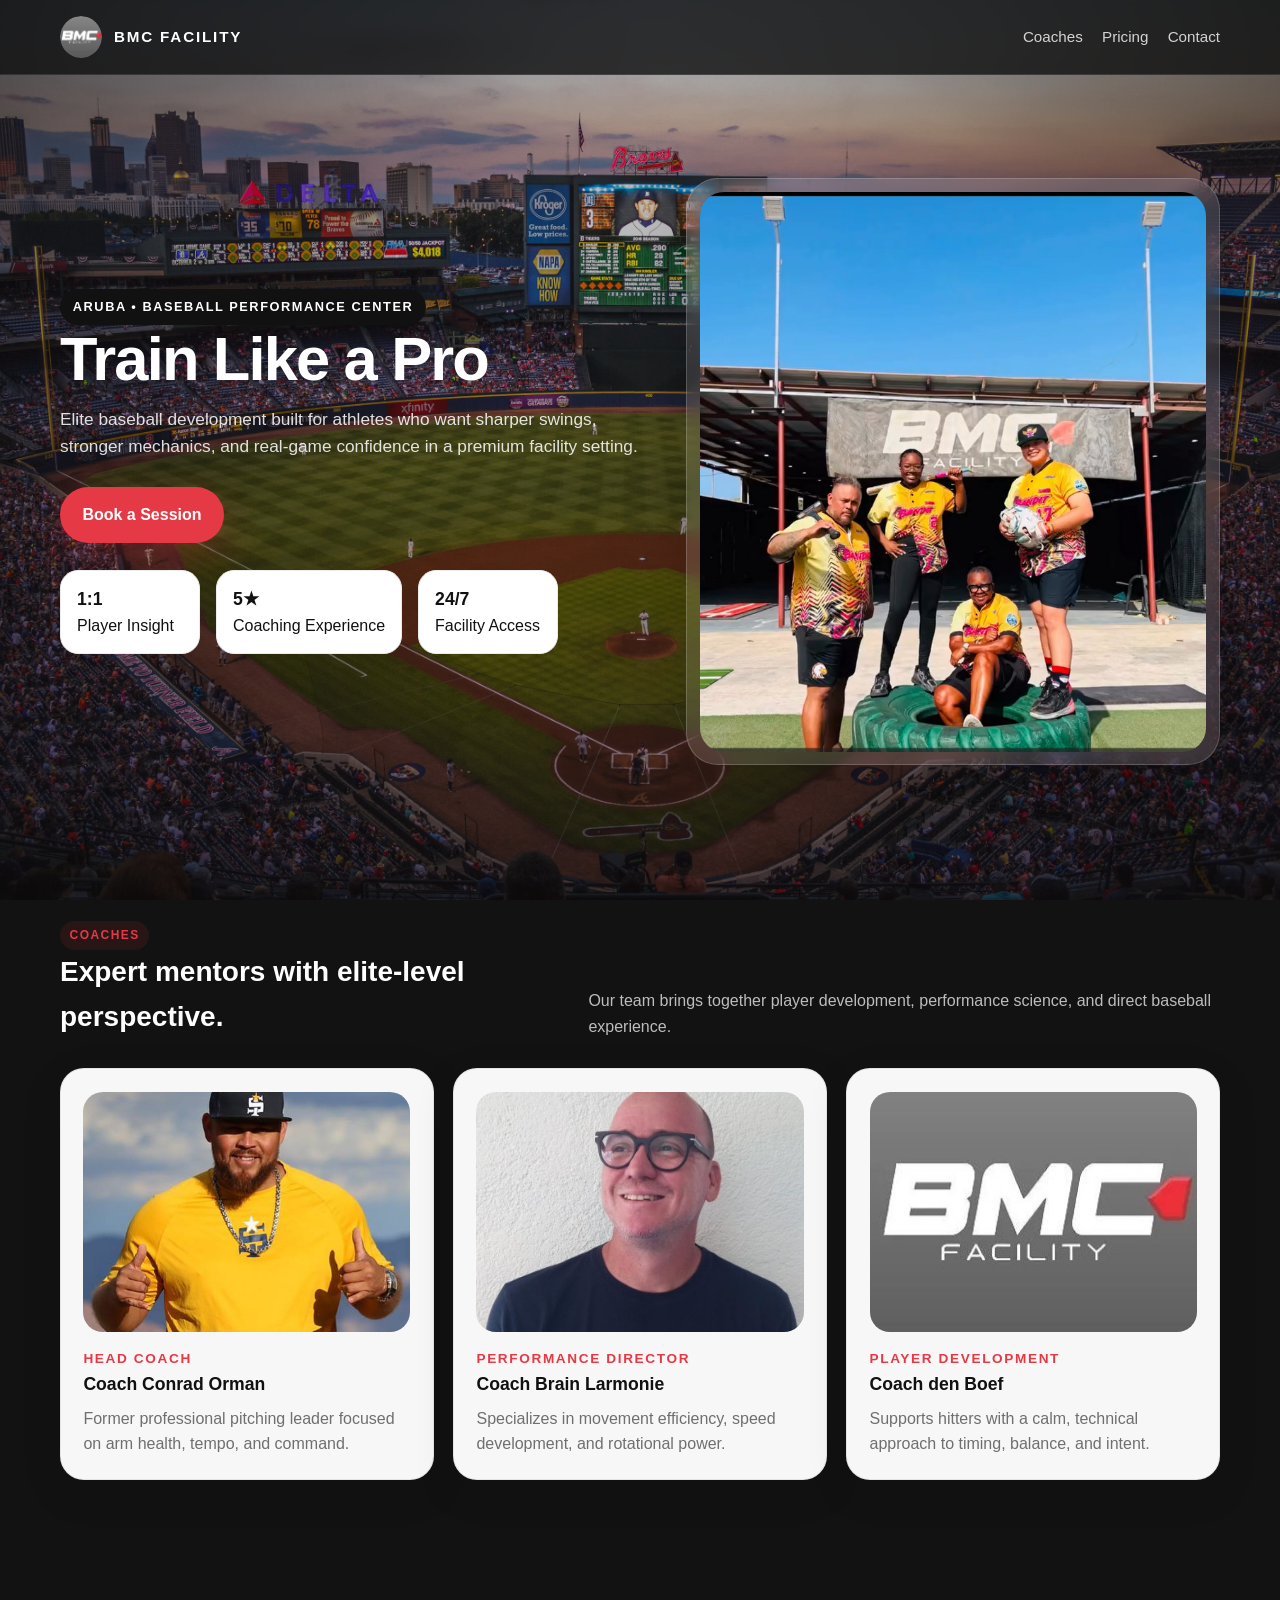
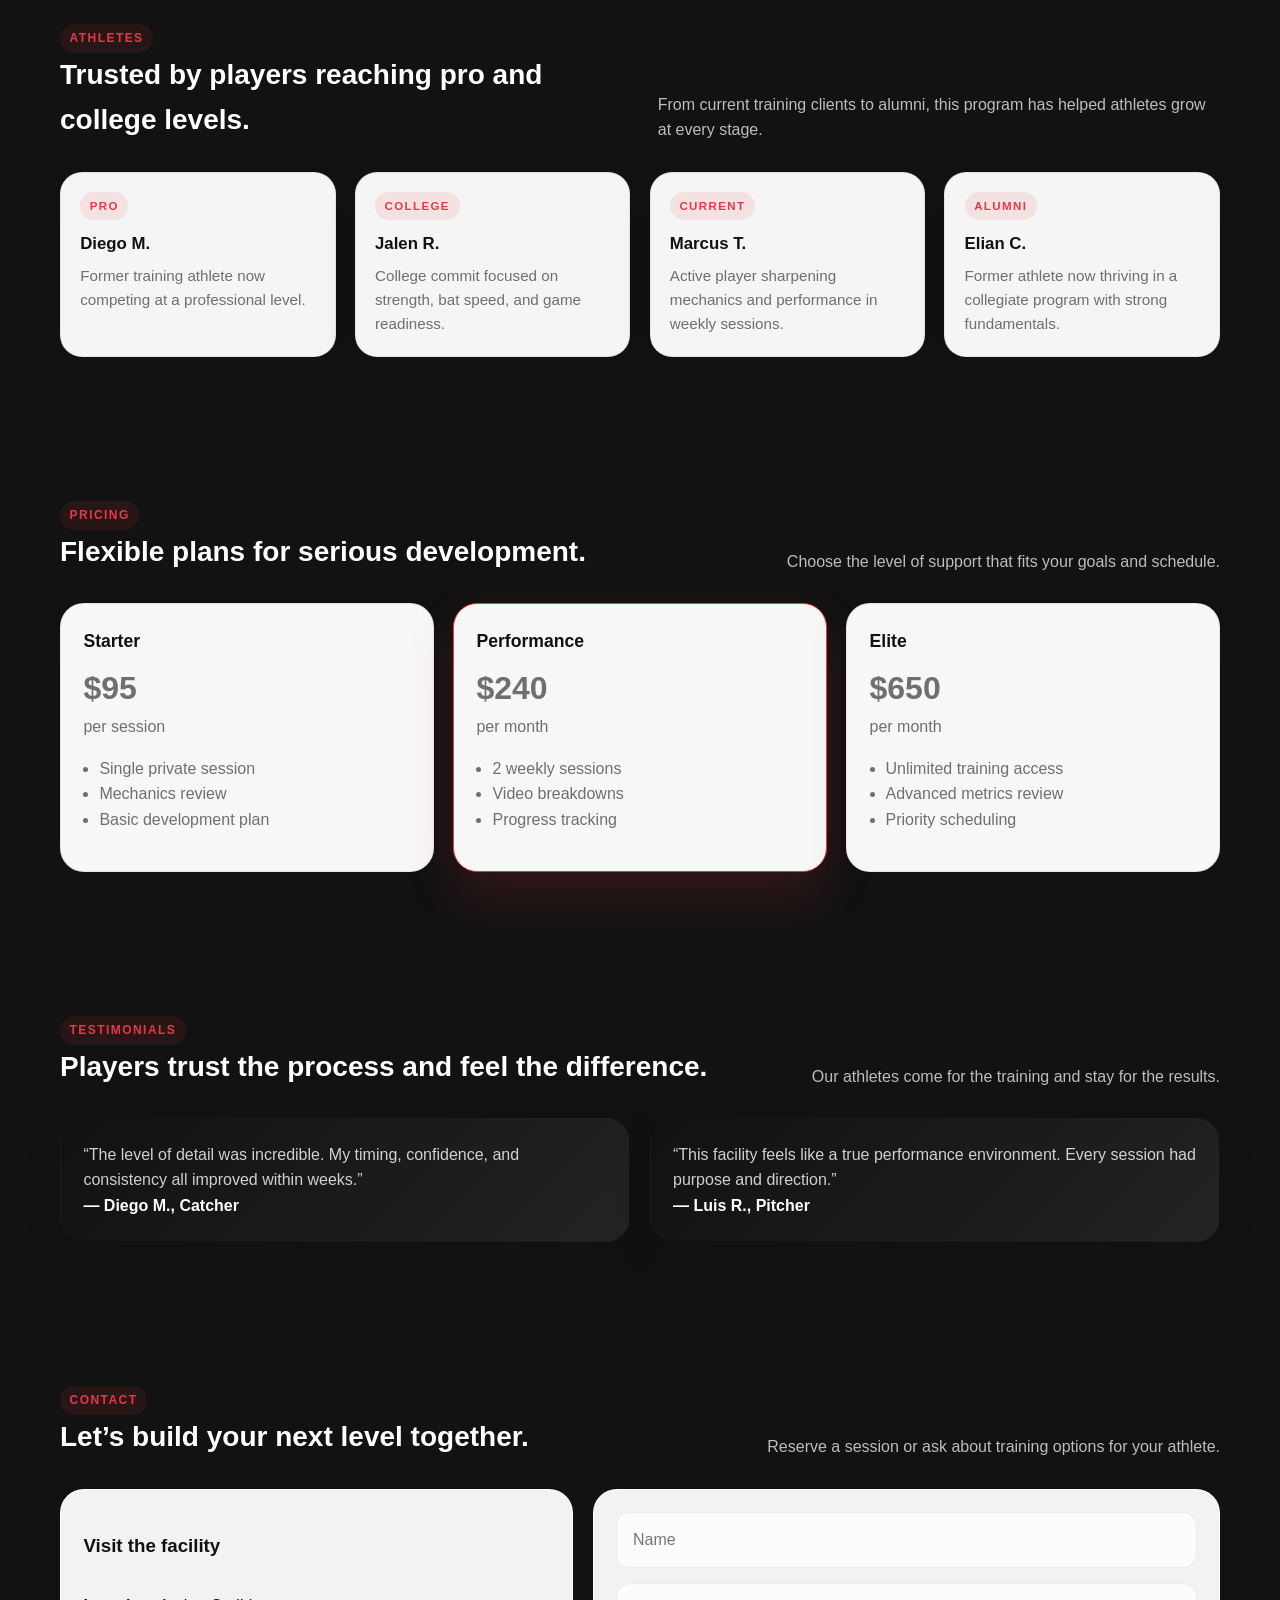
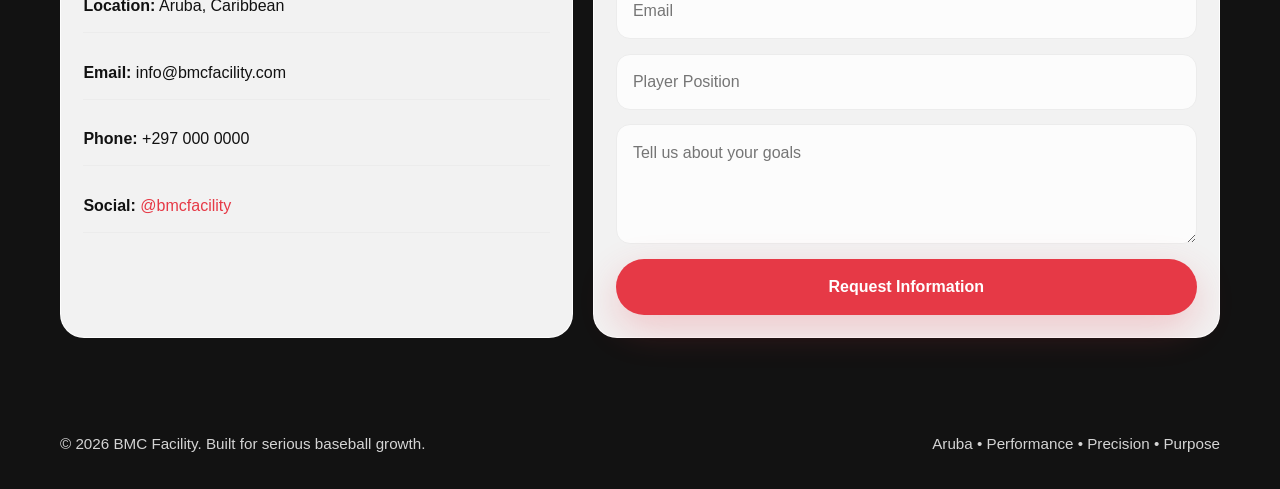
==== commit 2772c714: "Major Upgrades" ====
--- a/index.html
+++ b/index.html
@@ -46,7 +46,7 @@
         position: fixed;
         inset: 0;
         z-index: -1;
-        background: url("Images/photo-1475440197469-e367ec8eeb19.avif") center/cover no-repeat;
+        background: url("Images/Field 3.avif") center/cover no-repeat;
         opacity: 0.94;
         filter: saturate(1.05);
       }
@@ -100,16 +100,19 @@
         color: white;
       }
 
+      .brand:hover {
+        background: rgba(255, 255, 255, 0.1);
+        border-color: rgba(255, 255, 255, 0.22);
+        transform: translateY(-1px);
+      }
+
       .brand-mark {
-        width: 44px;
-        height: 44px;
+        width: 42px;
+        height: 42px;
         display: inline-flex;
         align-items: center;
         justify-content: center;
         border-radius: 50%;
-        background: linear-gradient(135deg, #ffffff, #f0dada);
-        padding: 2px;
-        border: 1px solid rgba(255, 255, 255, 0.24);
         overflow: hidden;
       }
 
@@ -373,6 +376,43 @@
         align-items: flex-start;
       }
 
+      .athlete-grid {
+        grid-template-columns: repeat(4, minmax(0, 1fr));
+      }
+
+      .athlete-card {
+        background: rgba(255, 255, 255, 0.96);
+        color: var(--black);
+        padding: 1.2rem;
+        border-radius: 22px;
+        border: 1px solid rgba(17, 17, 17, 0.08);
+        box-shadow: 0 12px 34px rgba(17, 17, 17, 0.12);
+      }
+
+      .athlete-card .athlete-badge {
+        display: inline-block;
+        margin-bottom: 0.7rem;
+        padding: 0.3rem 0.6rem;
+        border-radius: 999px;
+        background: rgba(230, 57, 70, 0.1);
+        color: var(--red);
+        font-size: 0.72rem;
+        font-weight: 700;
+        text-transform: uppercase;
+        letter-spacing: 0.12em;
+      }
+
+      .athlete-card h3 {
+        margin: 0 0 0.35rem;
+        font-size: 1.05rem;
+      }
+
+      .athlete-card p {
+        margin: 0;
+        color: var(--muted);
+        font-size: 0.95rem;
+      }
+
       .tech-card .dot {
         width: 12px;
         height: 12px;
@@ -539,15 +579,13 @@
         <nav>
           <a class="brand" href="#top">
             <span class="brand-mark">
-              <img src="Images/bmc logo.PNG" alt="BMC Facility logo" onerror="this.style.display='none'; this.parentElement.classList.add('fallback');" />
+              <img src="Images/bmclogo2.jpg" alt="BMC Facility logo" onerror="this.style.display='none'; this.parentElement.classList.add('fallback');" />
               <span class="brand-fallback">BMC</span>
             </span>
             <span class="brand-text">BMC Facility</span>
           </a>
           <div class="nav-links">
-            <a href="#programs">Programs</a>
             <a href="#coaches">Coaches</a>
-            <a href="#technology">Technology</a>
             <a href="#pricing">Pricing</a>
             <a href="#contact">Contact</a>
           </div>
@@ -566,7 +604,6 @@
           </p>
           <div class="hero-actions">
             <a class="btn btn-primary" href="#contact">Book a Session</a>
-            <a class="btn btn-secondary" href="#programs">Explore Programs</a>
           </div>
           <div class="hero-stats">
             <div><strong>1:1</strong> Player Insight</div>
@@ -575,34 +612,7 @@
           </div>
         </div>
         <div class="hero-card">
-          <img src="Images/2eb074f189c1685181d048960d204b64.jpg" alt="Player training at BMC Facility" />
-        </div>
-      </section>
-
-      <section id="programs" class="container reveal">
-        <div class="section-heading">
-          <div>
-            <div class="pill">Programs</div>
-            <h2>Designed for every stage of the athlete journey.</h2>
-          </div>
-          <p>From first steps to next-level performance, every session is built to sharpen your game.</p>
-        </div>
-        <div class="grid program-grid">
-          <article class="card">
-            <div class="card-icon">01</div>
-            <h3>Velocity Lab</h3>
-            <p>Speed, arm strength, and explosive movement training for pitchers and position players.</p>
-          </article>
-          <article class="card">
-            <div class="card-icon">02</div>
-            <h3>Hitting Intensive</h3>
-            <p>Mechanics, timing, and bat speed development with high-rep, high-quality practice.</p>
-          </article>
-          <article class="card">
-            <div class="card-icon">03</div>
-            <h3>Game IQ</h3>
-            <p>Decision-making, field awareness, and situational training to thrive under pressure.</p>
-          </article>
+          <img src="Images/Bmc Facility 1 bk.png" alt="Player training at BMC Facility" />
         </div>
       </section>
 
@@ -616,62 +626,54 @@
         </div>
         <div class="grid coach-grid">
           <article class="card coach-card">
-            <img src="Images/images.jpg" alt="Coach working with a training player" />
+            <img src="Images/Conrad-Orman.jpg" alt="Conrad Orman, Head Coach" />
             <div class="role">Head Coach</div>
-            <h3>Conrad Orman</h3>
-            <p>Former collegiate pitching leader focused on arm health, tempo, and command.</p>
+            <h3>Coach Conrad Orman</h3>
+            <p>Former professional pitching leader focused on arm health, tempo, and command.</p>
           </article>
           <article class="card coach-card">
-            <img src="Images/2eb074f189c1685181d048960d204b64.jpg" alt="Strength and mechanics session" />
+            <img src="Images/CoachBrain.jpg" alt="Strength and mechanics session" />
             <div class="role">Performance Director</div>
-            <h3>Jamal Ortiz</h3>
+            <h3>Coach Brain Larmonie</h3>
             <p>Specializes in movement efficiency, speed development, and rotational power.</p>
           </article>
           <article class="card coach-card">
-            <img src="Images/bmc logo.PNG" alt="BMC Facility branding" />
+            <img src="Images/bmclogo2.jpg" alt="BMC Facility branding" />
             <div class="role">Player Development</div>
-            <h3>Riley Brooks</h3>
+            <h3>Coach den Boef</h3>
             <p>Supports hitters with a calm, technical approach to timing, balance, and intent.</p>
           </article>
         </div>
       </section>
 
-      <section id="technology" class="container reveal">
+      <section id="athletes" class="container reveal">
         <div class="section-heading">
           <div>
-            <div class="pill">Technology</div>
-            <h2>Modern tools that make progress visible.</h2>
-          </div>
-          <p>Every training block is informed by data, video, and measurable feedback.</p>
-        </div>
-        <div class="grid tech-grid">
-          <article class="card tech-card">
-            <span class="dot"></span>
-            <div>
-              <h3>TrackMan & Blast Metrics</h3>
-              <p>Collect real data on exit velocity, spin, launch angle, and throwing efficiency.</p>
-            </div>
-          </article>
-          <article class="card tech-card">
-            <span class="dot"></span>
-            <div>
-              <h3>Video Review Sessions</h3>
-              <p>Slow-motion breakdowns help players understand their timing, rhythm, and form.</p>
-            </div>
-          </article>
-          <article class="card tech-card">
-            <span class="dot"></span>
-            <div>
-              <h3>Performance Programming</h3>
-              <p>Tailored plans that connect strength, mobility, recovery, and baseball development.</p>
-            </div>
-          </article>
-          <article class="card tech-card">
-            <span class="dot"></span>
-            <div>
-              <h3>High-Quality Training Environment</h3>
-              <p>Clean, professional spaces designed for repetition, intent, and daily improvement.</p>
-            </div>
+            <div class="pill">Athletes</div>
+            <h2>Trusted by players reaching pro and college levels.</h2>
+          </div>
+          <p>From current training clients to alumni, this program has helped athletes grow at every stage.</p>
+        </div>
+        <div class="grid athlete-grid">
+          <article class="athlete-card">
+            <span class="athlete-badge">Pro</span>
+            <h3>Diego M.</h3>
+            <p>Former training athlete now competing at a professional level.</p>
+          </article>
+          <article class="athlete-card">
+            <span class="athlete-badge">College</span>
+            <h3>Jalen R.</h3>
+            <p>College commit focused on strength, bat speed, and game readiness.</p>
+          </article>
+          <article class="athlete-card">
+            <span class="athlete-badge">Current</span>
+            <h3>Marcus T.</h3>
+            <p>Active player sharpening mechanics and performance in weekly sessions.</p>
+          </article>
+          <article class="athlete-card">
+            <span class="athlete-badge">Alumni</span>
+            <h3>Elian C.</h3>
+            <p>Former athlete now thriving in a collegiate program with strong fundamentals.</p>
           </article>
         </div>
       </section>
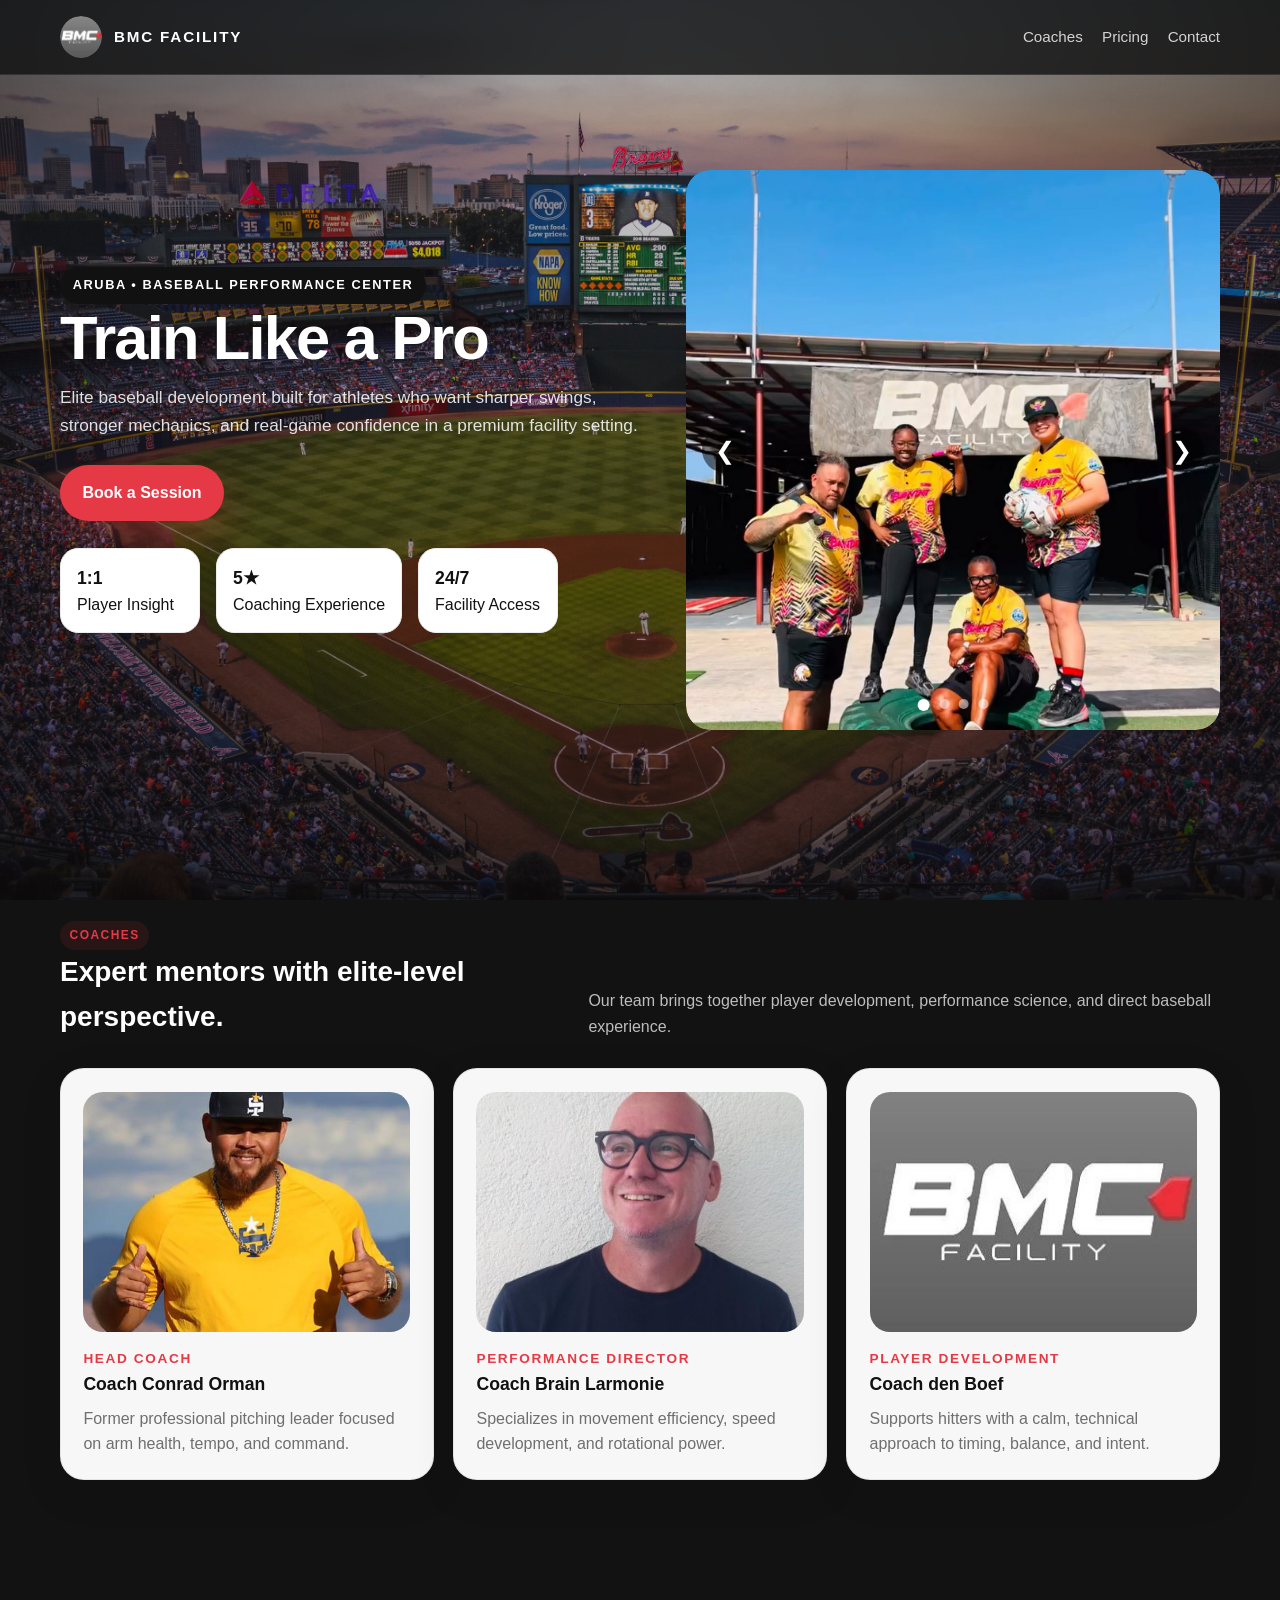
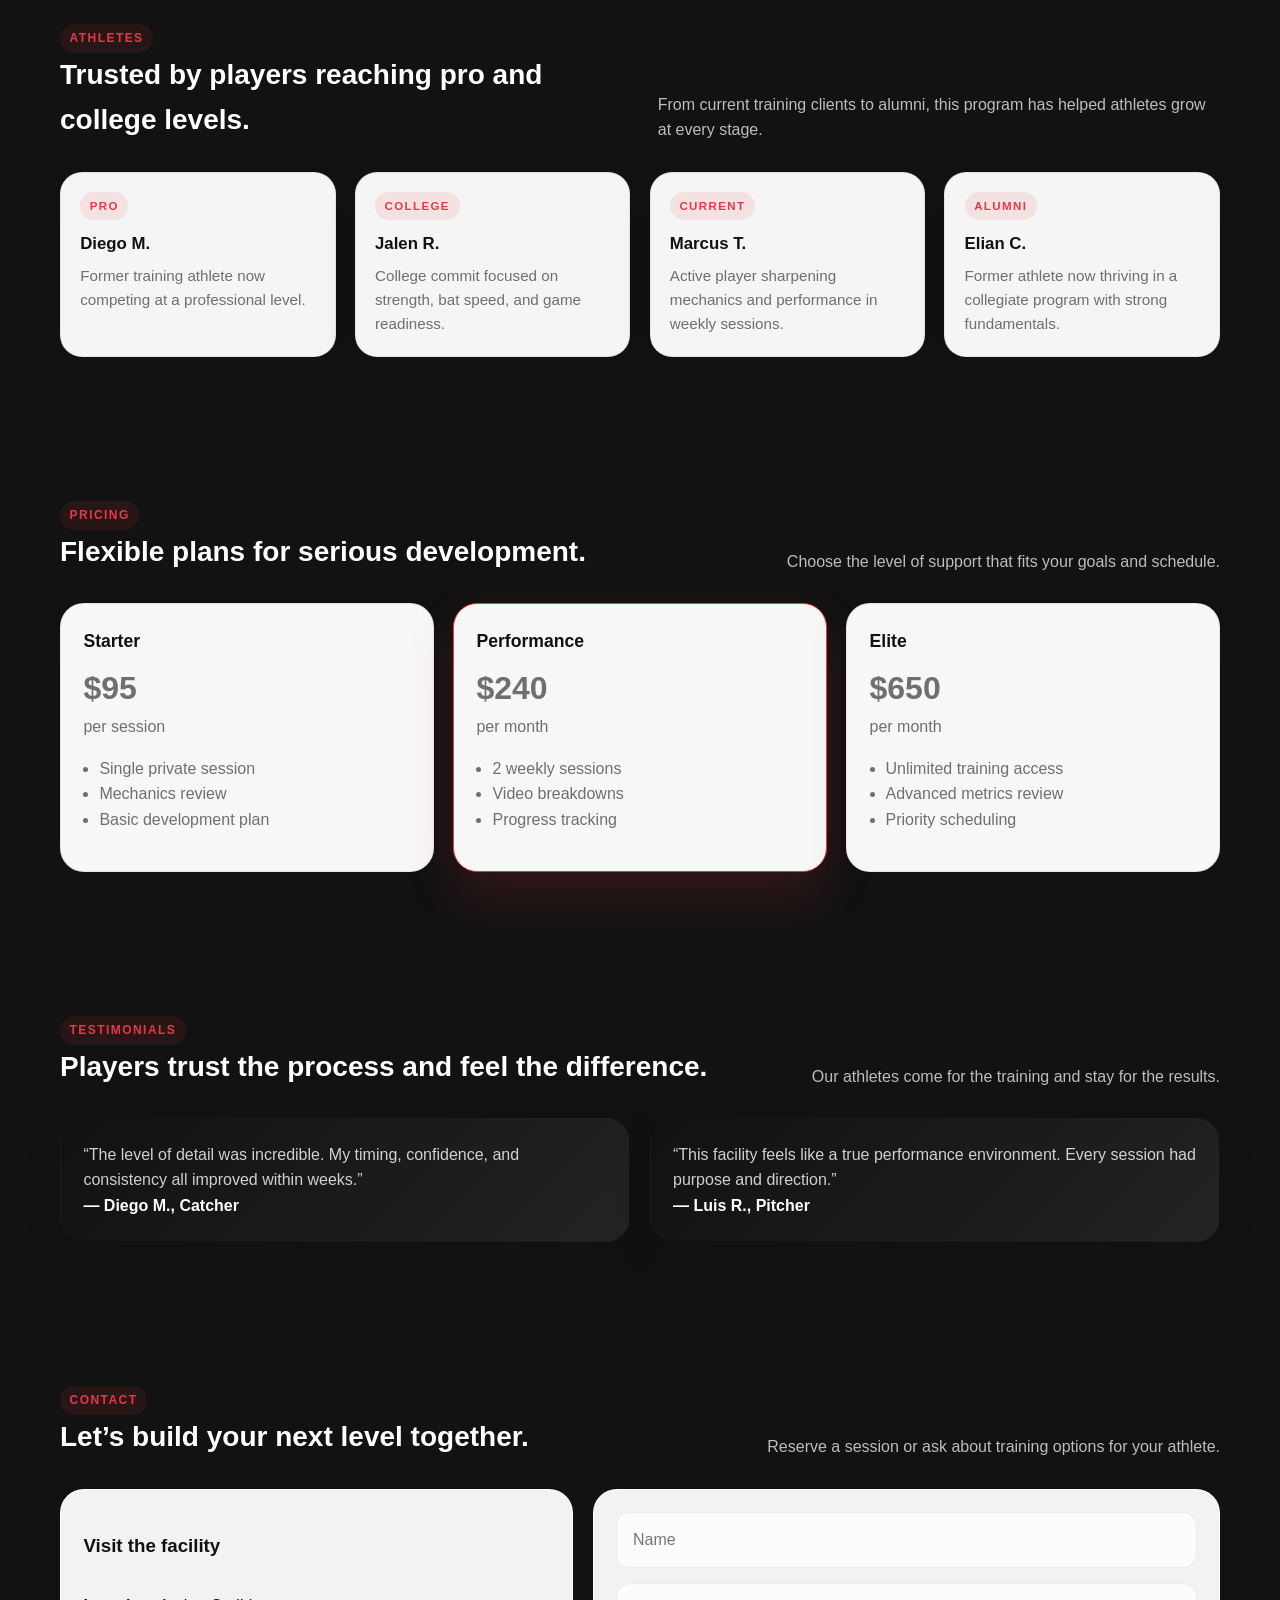
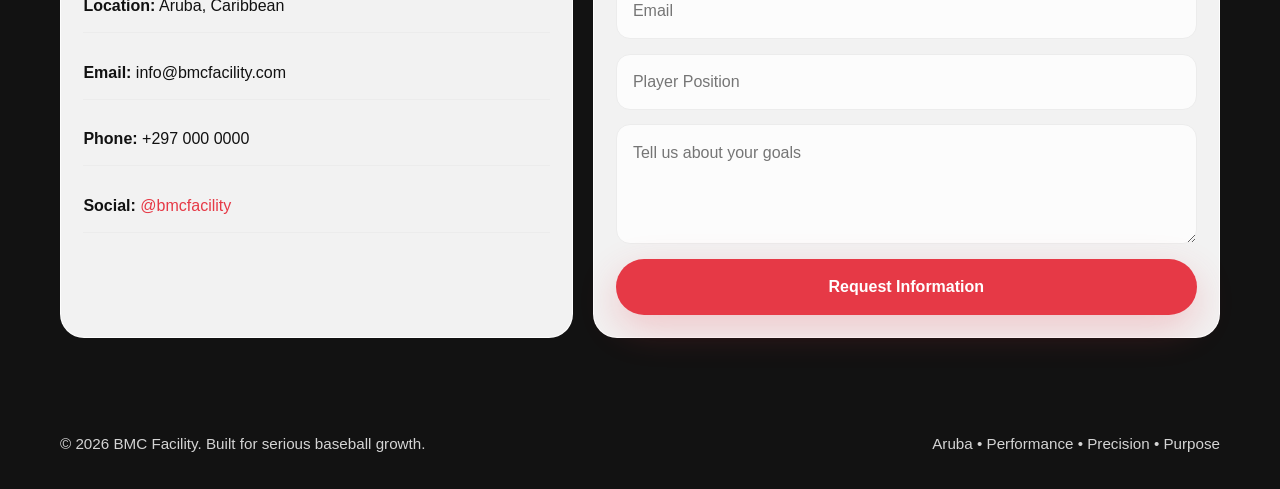
==== commit 36645bd2: "Made better" ====
--- a/index.html
+++ b/index.html
@@ -8,568 +8,7 @@
       name="description"
       content="BMC Facility is a modern baseball training destination in Aruba focused on elite development, advanced technology, and world-class coaching."
     />
-    <style>
-      :root {
-        --red: #e63946;
-        --red-dark: #b82333;
-        --black: #111111;
-        --white: #f7f7f7;
-        --muted: #6f6f6f;
-        --border: #ececec;
-      }
-
-      * {
-        box-sizing: border-box;
-      }
-
-      html {
-        scroll-behavior: smooth;
-      }
-
-      body {
-        margin: 0;
-        font-family: Inter, "Segoe UI", Roboto, Arial, sans-serif;
-        color: var(--white);
-        line-height: 1.6;
-        min-height: 100vh;
-        background: #121212;
-      }
-
-      main,
-      header,
-      section {
-        position: relative;
-        z-index: 1;
-      }
-
-      .page-background {
-        position: fixed;
-        inset: 0;
-        z-index: -1;
-        background: url("Images/Field 3.avif") center/cover no-repeat;
-        opacity: 0.94;
-        filter: saturate(1.05);
-      }
-
-      .background-overlay {
-        position: fixed;
-        inset: 0;
-        z-index: -1;
-        background: radial-gradient(circle at top, rgba(17, 17, 17, 0.12), rgba(17, 17, 17, 0.42) 55%, rgba(17, 17, 17, 0.62) 100%);
-      }
-
-      a {
-        color: inherit;
-        text-decoration: none;
-      }
-
-      img {
-        display: block;
-        max-width: 100%;
-      }
-
-      .container {
-        width: min(1160px, calc(100% - 2rem));
-        margin: 0 auto;
-      }
-
-      header {
-        position: sticky;
-        top: 0;
-        z-index: 30;
-        background: rgba(17, 17, 17, 0.8);
-        backdrop-filter: blur(14px);
-        border-bottom: 1px solid rgba(255, 255, 255, 0.1);
-      }
-
-      nav {
-        display: flex;
-        align-items: center;
-        justify-content: space-between;
-        padding: 1rem 0;
-      }
-
-      .brand {
-        display: flex;
-        align-items: center;
-        gap: 0.75rem;
-        font-weight: 800;
-        letter-spacing: 0.04em;
-        text-transform: uppercase;
-        font-size: 0.95rem;
-        color: white;
-      }
-
-      .brand:hover {
-        background: rgba(255, 255, 255, 0.1);
-        border-color: rgba(255, 255, 255, 0.22);
-        transform: translateY(-1px);
-      }
-
-      .brand-mark {
-        width: 42px;
-        height: 42px;
-        display: inline-flex;
-        align-items: center;
-        justify-content: center;
-        border-radius: 50%;
-        overflow: hidden;
-      }
-
-      .brand-mark img {
-        width: 100%;
-        height: 100%;
-        object-fit: cover;
-        border-radius: 50%;
-      }
-
-      .brand-mark .brand-fallback {
-        display: none;
-        font-size: 0.72rem;
-        font-weight: 800;
-        letter-spacing: 0.06em;
-        color: var(--red);
-      }
-
-      .brand-mark.fallback .brand-fallback {
-        display: inline-flex;
-      }
-
-      .brand-mark.fallback img {
-        display: none;
-      }
-
-      .brand img {
-        width: 42px;
-        height: 42px;
-        display: block;
-        object-fit: contain;
-        border-radius: 50%;
-      }
-
-      .brand-text {
-        font-size: 0.95rem;
-        letter-spacing: 0.12em;
-      }
-
-      .nav-links {
-        display: flex;
-        gap: 1.2rem;
-        font-size: 0.95rem;
-        color: rgba(255, 255, 255, 0.8);
-      }
-
-      .nav-links a:hover {
-        color: white;
-      }
-
-      .hero {
-        display: grid;
-        grid-template-columns: 1.05fr 0.95fr;
-        align-items: center;
-        gap: 2.3rem;
-        padding: 5.2rem 0 4rem;
-        min-height: 86vh;
-      }
-
-      .hero h1 {
-        font-size: clamp(2.6rem, 4.8vw, 4.5rem);
-        line-height: 0.95;
-        margin: 0.3rem 0 1rem;
-        letter-spacing: -0.03em;
-        color: white;
-      }
-
-      .hero p {
-        font-size: 1.08rem;
-        color: rgba(255, 255, 255, 0.86);
-        max-width: 620px;
-        margin-bottom: 1.6rem;
-      }
-
-      .eyebrow {
-        display: inline-flex;
-        align-items: center;
-        gap: 0.5rem;
-        padding: 0.5rem 0.8rem;
-        border-radius: 999px;
-        background: var(--black);
-        color: white;
-        font-size: 0.8rem;
-        font-weight: 700;
-        text-transform: uppercase;
-        letter-spacing: 0.12em;
-      }
-
-      .hero-actions {
-        display: flex;
-        flex-wrap: wrap;
-        gap: 0.85rem;
-      }
-
-      .btn {
-        display: inline-flex;
-        align-items: center;
-        justify-content: center;
-        padding: 0.95rem 1.4rem;
-        border-radius: 999px;
-        font-weight: 700;
-        transition: transform 0.2s ease, box-shadow 0.2s ease, background 0.2s ease;
-      }
-
-      .btn:hover {
-        transform: translateY(-2px);
-      }
-
-      .btn-primary {
-        background: var(--red);
-        color: white;
-        box-shadow: 0 14px 38px rgba(230, 57, 70, 0.24);
-      }
-
-      .btn-primary:hover {
-        background: var(--red-dark);
-      }
-
-      .btn-secondary {
-        border: 1px solid var(--border);
-        background: white;
-        color: var(--black);
-      }
-
-      .hero-stats {
-        display: flex;
-        flex-wrap: wrap;
-        gap: 1rem;
-        margin-top: 1.7rem;
-      }
-
-      .hero-stats div {
-        padding: 0.9rem 1rem;
-        min-width: 140px;
-        border: 1px solid var(--border);
-        border-radius: 18px;
-        background: white;
-        color: var(--black);
-      }
-
-      .hero-stats strong {
-        display: block;
-        font-size: 1.1rem;
-      }
-
-      .hero-card {
-        position: relative;
-        padding: 0.8rem;
-        border-radius: 32px;
-        background: rgba(255, 255, 255, 0.12);
-        border: 1px solid rgba(255, 255, 255, 0.18);
-        box-shadow: 0 30px 80px rgba(0, 0, 0, 0.22);
-        backdrop-filter: blur(10px);
-      }
-
-      .hero-card img {
-        width: 100%;
-        height: 560px;
-        object-fit: cover;
-        border-radius: 24px;
-      }
-
-      section {
-        padding: 4.5rem 0;
-        color: white;
-      }
-
-      .section-heading {
-        display: flex;
-        align-items: flex-end;
-        justify-content: space-between;
-        gap: 1rem;
-        margin-bottom: 1.8rem;
-      }
-
-      .section-heading h2 {
-        font-size: 1.75rem;
-        margin: 0;
-        color: white;
-      }
-
-      .section-heading p {
-        margin: 0;
-        color: rgba(255, 255, 255, 0.72);
-      }
-
-      .grid {
-        display: grid;
-        gap: 1.2rem;
-      }
-
-      .program-grid {
-        grid-template-columns: repeat(3, minmax(0, 1fr));
-      }
-
-      .card {
-        background: rgba(255, 255, 255, 0.97);
-        border: 1px solid rgba(0, 0, 0, 0.08);
-        border-radius: 24px;
-        padding: 1.4rem;
-        box-shadow: 0 12px 40px rgba(17, 17, 17, 0.12);
-        transition: transform 0.2s ease, box-shadow 0.2s ease;
-        backdrop-filter: blur(12px);
-        color: var(--black);
-      }
-
-      .card:hover {
-        transform: translateY(-5px);
-        box-shadow: 0 20px 48px rgba(17, 17, 17, 0.08);
-      }
-
-      .card-icon {
-        width: 44px;
-        height: 44px;
-        display: grid;
-        place-items: center;
-        border-radius: 14px;
-        background: rgba(230, 57, 70, 0.1);
-        color: var(--red);
-        font-weight: 800;
-        margin-bottom: 0.9rem;
-      }
-
-      .card h3 {
-        margin: 0 0 0.5rem;
-        font-size: 1.1rem;
-      }
-
-      .card p {
-        margin: 0;
-        color: var(--muted);
-      }
-
-      .coach-grid {
-        grid-template-columns: repeat(3, minmax(0, 1fr));
-      }
-
-      .coach-card img {
-        width: 100%;
-        height: 240px;
-        object-fit: cover;
-        border-radius: 20px;
-        margin-bottom: 1rem;
-      }
-
-      .coach-card .role {
-        color: var(--red);
-        font-weight: 700;
-        font-size: 0.85rem;
-        text-transform: uppercase;
-        letter-spacing: 0.12em;
-      }
-
-      .tech-grid {
-        grid-template-columns: repeat(2, minmax(0, 1fr));
-      }
-
-      .tech-card {
-        display: flex;
-        gap: 1rem;
-        align-items: flex-start;
-      }
-
-      .athlete-grid {
-        grid-template-columns: repeat(4, minmax(0, 1fr));
-      }
-
-      .athlete-card {
-        background: rgba(255, 255, 255, 0.96);
-        color: var(--black);
-        padding: 1.2rem;
-        border-radius: 22px;
-        border: 1px solid rgba(17, 17, 17, 0.08);
-        box-shadow: 0 12px 34px rgba(17, 17, 17, 0.12);
-      }
-
-      .athlete-card .athlete-badge {
-        display: inline-block;
-        margin-bottom: 0.7rem;
-        padding: 0.3rem 0.6rem;
-        border-radius: 999px;
-        background: rgba(230, 57, 70, 0.1);
-        color: var(--red);
-        font-size: 0.72rem;
-        font-weight: 700;
-        text-transform: uppercase;
-        letter-spacing: 0.12em;
-      }
-
-      .athlete-card h3 {
-        margin: 0 0 0.35rem;
-        font-size: 1.05rem;
-      }
-
-      .athlete-card p {
-        margin: 0;
-        color: var(--muted);
-        font-size: 0.95rem;
-      }
-
-      .tech-card .dot {
-        width: 12px;
-        height: 12px;
-        margin-top: 0.55rem;
-        background: var(--red);
-        border-radius: 50%;
-        flex-shrink: 0;
-      }
-
-      .pricing-grid {
-        grid-template-columns: repeat(3, minmax(0, 1fr));
-      }
-
-      .pricing-card {
-        position: relative;
-      }
-
-      .pricing-card.featured {
-        border-color: var(--red);
-        box-shadow: 0 22px 50px rgba(230, 57, 70, 0.16);
-      }
-
-      .price {
-        font-size: 2rem;
-        font-weight: 800;
-        margin: 0.5rem 0 0.2rem;
-      }
-
-      .pricing-card ul {
-        padding-left: 1rem;
-        color: var(--muted);
-      }
-
-      .pill {
-        display: inline-block;
-        padding: 0.3rem 0.6rem;
-        border-radius: 999px;
-        background: rgba(230, 57, 70, 0.1);
-        color: var(--red);
-        font-size: 0.75rem;
-        font-weight: 700;
-        text-transform: uppercase;
-        letter-spacing: 0.12em;
-      }
-
-      .testimonial-grid {
-        grid-template-columns: repeat(2, minmax(0, 1fr));
-      }
-
-      .testimonial {
-        background: linear-gradient(135deg, #111111 0%, #232323 100%);
-        color: white;
-        border-radius: 24px;
-      }
-
-      .testimonial p {
-        color: rgba(255, 255, 255, 0.8);
-      }
-
-      .contact-wrap {
-        display: grid;
-        grid-template-columns: 0.9fr 1.1fr;
-        gap: 1.2rem;
-      }
-
-      .contact-card,
-      .form-card {
-        background: rgba(255, 255, 255, 0.95);
-        border: 1px solid rgba(255, 255, 255, 0.9);
-        border-radius: 24px;
-        padding: 1.4rem;
-        backdrop-filter: blur(12px);
-        color: var(--black);
-      }
-
-      .contact-list {
-        display: grid;
-        gap: 0.8rem;
-        margin-top: 1rem;
-      }
-
-      .contact-list div {
-        padding: 0.85rem 0;
-        border-bottom: 1px solid var(--border);
-      }
-
-      form {
-        display: grid;
-        gap: 0.9rem;
-      }
-
-      input,
-      textarea {
-        width: 100%;
-        border: 1px solid var(--border);
-        border-radius: 14px;
-        padding: 0.9rem 1rem;
-        font: inherit;
-        background: #fcfcfc;
-      }
-
-      textarea {
-        min-height: 120px;
-        resize: vertical;
-      }
-
-      footer {
-        padding: 1.4rem 0 2rem;
-        color: rgba(255, 255, 255, 0.82);
-        font-size: 0.95rem;
-      }
-
-      .reveal {
-        opacity: 0;
-        transform: translateY(30px);
-        transition: opacity 0.7s ease, transform 0.7s ease;
-      }
-
-      .reveal.visible {
-        opacity: 1;
-        transform: translateY(0);
-      }
-
-      @media (max-width: 900px) {
-        .hero,
-        .contact-wrap {
-          grid-template-columns: 1fr;
-        }
-
-        .program-grid,
-        .coach-grid,
-        .pricing-grid,
-        .testimonial-grid,
-        .tech-grid {
-          grid-template-columns: 1fr;
-        }
-      }
-
-      @media (max-width: 640px) {
-        .nav-links {
-          display: none;
-        }
-
-        .hero {
-          padding-top: 2.4rem;
-        }
-
-        .hero-card img {
-          height: 360px;
-        }
-
-        .section-heading {
-          flex-direction: column;
-          align-items: flex-start;
-        }
-      }
-    </style>
+    <link rel="stylesheet" href="styles.css" />
   </head>
   <body>
     <div class="page-background"></div>
@@ -612,7 +51,30 @@
           </div>
         </div>
         <div class="hero-card">
-          <img src="Images/Bmc Facility 1 bk.png" alt="Player training at BMC Facility" />
+          <div class="carousel">
+            <div class="carousel-container">
+              <div class="carousel-slide fade">
+                <img src="Images/Bmc Facility 1 bk.png" alt="BMC Facility training" />
+              </div>
+              <div class="carousel-slide fade">
+                <img src="Images/Field 1.jpg" alt="BMC Field 1" />
+              </div>
+              <div class="carousel-slide fade">
+                <img src="Images/FIeld 2.jpg" alt="BMC Field 2" />
+              </div>
+              <div class="carousel-slide fade">
+                <img src="Images/Field 3.avif" alt="BMC Field 3" />
+              </div>
+            </div>
+            <button class="carousel-btn prev" onclick="changeSlide(-1)">❮</button>
+            <button class="carousel-btn next" onclick="changeSlide(1)">❯</button>
+            <div class="carousel-dots">
+              <span class="dot" onclick="currentSlide(1)"></span>
+              <span class="dot" onclick="currentSlide(2)"></span>
+              <span class="dot" onclick="currentSlide(3)"></span>
+              <span class="dot" onclick="currentSlide(4)"></span>
+            </div>
+          </div>
         </div>
       </section>
 
@@ -772,25 +234,12 @@
     </main>
 
     <footer>
-      <div class="container" style="display:flex; justify-content:space-between; gap:1rem; flex-wrap:wrap;">
+      <div class="container footer-bar">
         <span>© 2026 BMC Facility. Built for serious baseball growth.</span>
         <span>Aruba • Performance • Precision • Purpose</span>
       </div>
     </footer>
 
-    <script>
-      const observer = new IntersectionObserver(
-        (entries) => {
-          entries.forEach((entry) => {
-            if (entry.isIntersecting) {
-              entry.target.classList.add("visible");
-            }
-          });
-        },
-        { threshold: 0.15 }
-      );
-
-      document.querySelectorAll(".reveal").forEach((section) => observer.observe(section));
-    </script>
+    <script src="script.js"></script>
   </body>
 </html>
--- a/styles.css
+++ b/styles.css
@@ -0,0 +1,674 @@
+:root {
+  --red: #e63946;
+  --red-dark: #b82333;
+  --black: #111111;
+  --white: #f7f7f7;
+  --muted: #6f6f6f;
+  --border: #ececec;
+}
+
+* {
+  box-sizing: border-box;
+}
+
+html {
+  scroll-behavior: smooth;
+}
+
+body {
+  margin: 0;
+  font-family: Inter, "Segoe UI", Roboto, Arial, sans-serif;
+  color: var(--white);
+  line-height: 1.6;
+  min-height: 100vh;
+  background: #121212;
+}
+
+main,
+header,
+section {
+  position: relative;
+  z-index: 1;
+}
+
+.page-background {
+  position: fixed;
+  inset: 0;
+  z-index: -1;
+  background: url("Images/Field 3.avif") center/cover no-repeat;
+  opacity: 0.94;
+  filter: saturate(1.05);
+}
+
+.background-overlay {
+  position: fixed;
+  inset: 0;
+  z-index: -1;
+  background: radial-gradient(circle at top, rgba(17, 17, 17, 0.12), rgba(17, 17, 17, 0.42) 55%, rgba(17, 17, 17, 0.62) 100%);
+}
+
+a {
+  color: inherit;
+  text-decoration: none;
+}
+
+img {
+  display: block;
+  max-width: 100%;
+}
+
+.container {
+  width: min(1160px, calc(100% - 2rem));
+  margin: 0 auto;
+}
+
+header {
+  position: sticky;
+  top: 0;
+  z-index: 30;
+  background: rgba(17, 17, 17, 0.8);
+  backdrop-filter: blur(14px);
+  border-bottom: 1px solid rgba(255, 255, 255, 0.1);
+}
+
+nav {
+  display: flex;
+  align-items: center;
+  justify-content: space-between;
+  padding: 1rem 0;
+}
+
+.brand {
+  display: flex;
+  align-items: center;
+  gap: 0.75rem;
+  font-weight: 800;
+  letter-spacing: 0.04em;
+  text-transform: uppercase;
+  font-size: 0.95rem;
+  color: white;
+}
+
+.brand:hover {
+  background: rgba(255, 255, 255, 0.1);
+  border-color: rgba(255, 255, 255, 0.22);
+  transform: translateY(-1px);
+}
+
+.brand-mark {
+  width: 42px;
+  height: 42px;
+  display: inline-flex;
+  align-items: center;
+  justify-content: center;
+  border-radius: 50%;
+  overflow: hidden;
+}
+
+.brand-mark img {
+  width: 100%;
+  height: 100%;
+  object-fit: cover;
+  border-radius: 50%;
+}
+
+.brand-mark .brand-fallback {
+  display: none;
+  font-size: 0.72rem;
+  font-weight: 800;
+  letter-spacing: 0.06em;
+  color: var(--red);
+}
+
+.brand-mark.fallback .brand-fallback {
+  display: inline-flex;
+}
+
+.brand-mark.fallback img {
+  display: none;
+}
+
+.brand img {
+  width: 42px;
+  height: 42px;
+  display: block;
+  object-fit: contain;
+  border-radius: 50%;
+}
+
+.brand-text {
+  font-size: 0.95rem;
+  letter-spacing: 0.12em;
+}
+
+.nav-links {
+  display: flex;
+  gap: 1.2rem;
+  font-size: 0.95rem;
+  color: rgba(255, 255, 255, 0.8);
+}
+
+.nav-links a:hover {
+  color: white;
+}
+
+.hero {
+  display: grid;
+  grid-template-columns: 1.05fr 0.95fr;
+  align-items: center;
+  gap: 2.3rem;
+  padding: 2.5rem 0 4rem;
+  min-height: 86vh;
+}
+
+.hero h1 {
+  font-size: clamp(2.6rem, 4.8vw, 4.5rem);
+  line-height: 0.95;
+  margin: 0.3rem 0 1rem;
+  letter-spacing: -0.03em;
+  color: white;
+}
+
+.hero p {
+  font-size: 1.08rem;
+  color: rgba(255, 255, 255, 0.86);
+  max-width: 620px;
+  margin-bottom: 1.6rem;
+}
+
+.eyebrow {
+  display: inline-flex;
+  align-items: center;
+  gap: 0.5rem;
+  padding: 0.5rem 0.8rem;
+  border-radius: 999px;
+  background: var(--black);
+  color: white;
+  font-size: 0.8rem;
+  font-weight: 700;
+  text-transform: uppercase;
+  letter-spacing: 0.12em;
+}
+
+.hero-actions {
+  display: flex;
+  flex-wrap: wrap;
+  gap: 0.85rem;
+}
+
+.btn {
+  display: inline-flex;
+  align-items: center;
+  justify-content: center;
+  padding: 0.95rem 1.4rem;
+  border-radius: 999px;
+  font-weight: 700;
+  transition: transform 0.2s ease, box-shadow 0.2s ease, background 0.2s ease;
+}
+
+.btn:hover {
+  transform: translateY(-2px);
+}
+
+.btn-primary {
+  background: var(--red);
+  color: white;
+  box-shadow: 0 14px 38px rgba(230, 57, 70, 0.24);
+}
+
+.btn-primary:hover {
+  background: var(--red-dark);
+}
+
+.btn-secondary {
+  border: 1px solid var(--border);
+  background: white;
+  color: var(--black);
+}
+
+.hero-stats {
+  display: flex;
+  flex-wrap: wrap;
+  gap: 1rem;
+  margin-top: 1.7rem;
+}
+
+.hero-stats div {
+  padding: 0.9rem 1rem;
+  min-width: 140px;
+  border: 1px solid var(--border);
+  border-radius: 18px;
+  background: white;
+  color: var(--black);
+}
+
+.hero-stats strong {
+  display: block;
+  font-size: 1.1rem;
+}
+
+.hero-card {
+  position: relative;
+  overflow: hidden;
+  border-radius: 24px;
+}
+
+.hero-card img {
+  width: 100%;
+  height: 560px;
+  object-fit: cover;
+  border-radius: 24px;
+  transform: scale(1.12);
+}
+
+.carousel {
+  position: relative;
+  width: 100%;
+  overflow: hidden;
+  border-radius: 24px;
+}
+
+.carousel-container {
+  position: relative;
+  width: 100%;
+  height: 560px;
+}
+
+.carousel-slide {
+  display: none;
+  position: absolute;
+  width: 100%;
+  height: 100%;
+  inset: 0;
+}
+
+.carousel-slide img {
+  width: 100%;
+  height: 100%;
+  object-fit: cover;
+}
+
+.carousel-slide.fade {
+  animation: fade 0.8s ease-in-out;
+}
+
+@keyframes fade {
+  from {
+    opacity: 0;
+  }
+  to {
+    opacity: 1;
+  }
+}
+
+.carousel-slide.active {
+  display: block;
+}
+
+.carousel-btn {
+  position: absolute;
+  top: 50%;
+  transform: translateY(-50%);
+  z-index: 10;
+  background: rgba(0, 0, 0, 0.5);
+  color: white;
+  border: none;
+  font-size: 1.5rem;
+  padding: 0.8rem 1rem;
+  cursor: pointer;
+  border-radius: 50%;
+  width: 45px;
+  height: 45px;
+  display: flex;
+  align-items: center;
+  justify-content: center;
+  transition: all 0.3s ease;
+}
+
+.carousel-btn:hover {
+  background: rgba(0, 0, 0, 0.8);
+  transform: translateY(-50%) scale(1.1);
+}
+
+.carousel-btn.prev {
+  left: 1rem;
+}
+
+.carousel-btn.next {
+  right: 1rem;
+}
+
+.carousel-dots {
+  position: absolute;
+  bottom: 1.2rem;
+  left: 50%;
+  transform: translateX(-50%);
+  display: flex;
+  gap: 0.6rem;
+  z-index: 10;
+}
+
+.dot {
+  width: 10px;
+  height: 10px;
+  border-radius: 50%;
+  background: rgba(255, 255, 255, 0.5);
+  cursor: pointer;
+  transition: all 0.3s ease;
+}
+
+.dot:hover {
+  background: rgba(255, 255, 255, 0.8);
+}
+
+.dot.active {
+  background: white;
+  width: 12px;
+  height: 12px;
+}
+
+section {
+  padding: 4.5rem 0;
+  color: white;
+}
+
+.section-heading {
+  display: flex;
+  align-items: flex-end;
+  justify-content: space-between;
+  gap: 1rem;
+  margin-bottom: 1.8rem;
+}
+
+.section-heading h2 {
+  font-size: 1.75rem;
+  margin: 0;
+  color: white;
+}
+
+.section-heading p {
+  margin: 0;
+  color: rgba(255, 255, 255, 0.72);
+}
+
+.grid {
+  display: grid;
+  gap: 1.2rem;
+}
+
+.program-grid {
+  grid-template-columns: repeat(3, minmax(0, 1fr));
+}
+
+.card {
+  background: rgba(255, 255, 255, 0.97);
+  border: 1px solid rgba(0, 0, 0, 0.08);
+  border-radius: 24px;
+  padding: 1.4rem;
+  box-shadow: 0 12px 40px rgba(17, 17, 17, 0.12);
+  transition: transform 0.2s ease, box-shadow 0.2s ease;
+  backdrop-filter: blur(12px);
+  color: var(--black);
+}
+
+.card:hover {
+  transform: translateY(-5px);
+  box-shadow: 0 20px 48px rgba(17, 17, 17, 0.08);
+}
+
+.card-icon {
+  width: 44px;
+  height: 44px;
+  display: grid;
+  place-items: center;
+  border-radius: 14px;
+  background: rgba(230, 57, 70, 0.1);
+  color: var(--red);
+  font-weight: 800;
+  margin-bottom: 0.9rem;
+}
+
+.card h3 {
+  margin: 0 0 0.5rem;
+  font-size: 1.1rem;
+}
+
+.card p {
+  margin: 0;
+  color: var(--muted);
+}
+
+.coach-grid {
+  grid-template-columns: repeat(3, minmax(0, 1fr));
+}
+
+.coach-card img {
+  width: 100%;
+  height: 240px;
+  object-fit: cover;
+  border-radius: 20px;
+  margin-bottom: 1rem;
+}
+
+.coach-card .role {
+  color: var(--red);
+  font-weight: 700;
+  font-size: 0.85rem;
+  text-transform: uppercase;
+  letter-spacing: 0.12em;
+}
+
+.tech-grid {
+  grid-template-columns: repeat(2, minmax(0, 1fr));
+}
+
+.tech-card {
+  display: flex;
+  gap: 1rem;
+  align-items: flex-start;
+}
+
+.athlete-grid {
+  grid-template-columns: repeat(4, minmax(0, 1fr));
+}
+
+.athlete-card {
+  background: rgba(255, 255, 255, 0.96);
+  color: var(--black);
+  padding: 1.2rem;
+  border-radius: 22px;
+  border: 1px solid rgba(17, 17, 17, 0.08);
+  box-shadow: 0 12px 34px rgba(17, 17, 17, 0.12);
+}
+
+.athlete-card .athlete-badge {
+  display: inline-block;
+  margin-bottom: 0.7rem;
+  padding: 0.3rem 0.6rem;
+  border-radius: 999px;
+  background: rgba(230, 57, 70, 0.1);
+  color: var(--red);
+  font-size: 0.72rem;
+  font-weight: 700;
+  text-transform: uppercase;
+  letter-spacing: 0.12em;
+}
+
+.athlete-card h3 {
+  margin: 0 0 0.35rem;
+  font-size: 1.05rem;
+}
+
+.athlete-card p {
+  margin: 0;
+  color: var(--muted);
+  font-size: 0.95rem;
+}
+
+.tech-card .dot {
+  width: 12px;
+  height: 12px;
+  margin-top: 0.55rem;
+  background: var(--red);
+  border-radius: 50%;
+  flex-shrink: 0;
+}
+
+.pricing-grid {
+  grid-template-columns: repeat(3, minmax(0, 1fr));
+}
+
+.pricing-card {
+  position: relative;
+}
+
+.pricing-card.featured {
+  border-color: var(--red);
+  box-shadow: 0 22px 50px rgba(230, 57, 70, 0.16);
+}
+
+.price {
+  font-size: 2rem;
+  font-weight: 800;
+  margin: 0.5rem 0 0.2rem;
+}
+
+.pricing-card ul {
+  padding-left: 1rem;
+  color: var(--muted);
+}
+
+.pill {
+  display: inline-block;
+  padding: 0.3rem 0.6rem;
+  border-radius: 999px;
+  background: rgba(230, 57, 70, 0.1);
+  color: var(--red);
+  font-size: 0.75rem;
+  font-weight: 700;
+  text-transform: uppercase;
+  letter-spacing: 0.12em;
+}
+
+.testimonial-grid {
+  grid-template-columns: repeat(2, minmax(0, 1fr));
+}
+
+.testimonial {
+  background: linear-gradient(135deg, #111111 0%, #232323 100%);
+  color: white;
+  border-radius: 24px;
+}
+
+.testimonial p {
+  color: rgba(255, 255, 255, 0.8);
+}
+
+.contact-wrap {
+  display: grid;
+  grid-template-columns: 0.9fr 1.1fr;
+  gap: 1.2rem;
+}
+
+.contact-card,
+.form-card {
+  background: rgba(255, 255, 255, 0.95);
+  border: 1px solid rgba(255, 255, 255, 0.9);
+  border-radius: 24px;
+  padding: 1.4rem;
+  backdrop-filter: blur(12px);
+  color: var(--black);
+}
+
+.contact-list {
+  display: grid;
+  gap: 0.8rem;
+  margin-top: 1rem;
+}
+
+.contact-list div {
+  padding: 0.85rem 0;
+  border-bottom: 1px solid var(--border);
+}
+
+form {
+  display: grid;
+  gap: 0.9rem;
+}
+
+input,
+textarea {
+  width: 100%;
+  border: 1px solid var(--border);
+  border-radius: 14px;
+  padding: 0.9rem 1rem;
+  font: inherit;
+  background: #fcfcfc;
+}
+
+textarea {
+  min-height: 120px;
+  resize: vertical;
+}
+
+footer {
+  padding: 1.4rem 0 2rem;
+  color: rgba(255, 255, 255, 0.82);
+  font-size: 0.95rem;
+}
+
+.footer-bar {
+  display: flex;
+  justify-content: space-between;
+  gap: 1rem;
+  flex-wrap: wrap;
+}
+
+.contact-link {
+  color: var(--red);
+}
+
+.reveal {
+  opacity: 0;
+  transform: translateY(30px);
+  transition: opacity 0.7s ease, transform 0.7s ease;
+}
+
+.reveal.visible {
+  opacity: 1;
+  transform: translateY(0);
+}
+
+@media (max-width: 900px) {
+  .hero,
+  .contact-wrap {
+    grid-template-columns: 1fr;
+  }
+
+  .program-grid,
+  .coach-grid,
+  .pricing-grid,
+  .testimonial-grid,
+  .tech-grid {
+    grid-template-columns: 1fr;
+  }
+}
+
+@media (max-width: 640px) {
+  .nav-links {
+    display: none;
+  }
+
+  .hero {
+    padding-top: 2.4rem;
+  }
+
+  .hero-card img {
+    height: 360px;
+  }
+
+  .section-heading {
+    flex-direction: column;
+    align-items: flex-start;
+  }
+}
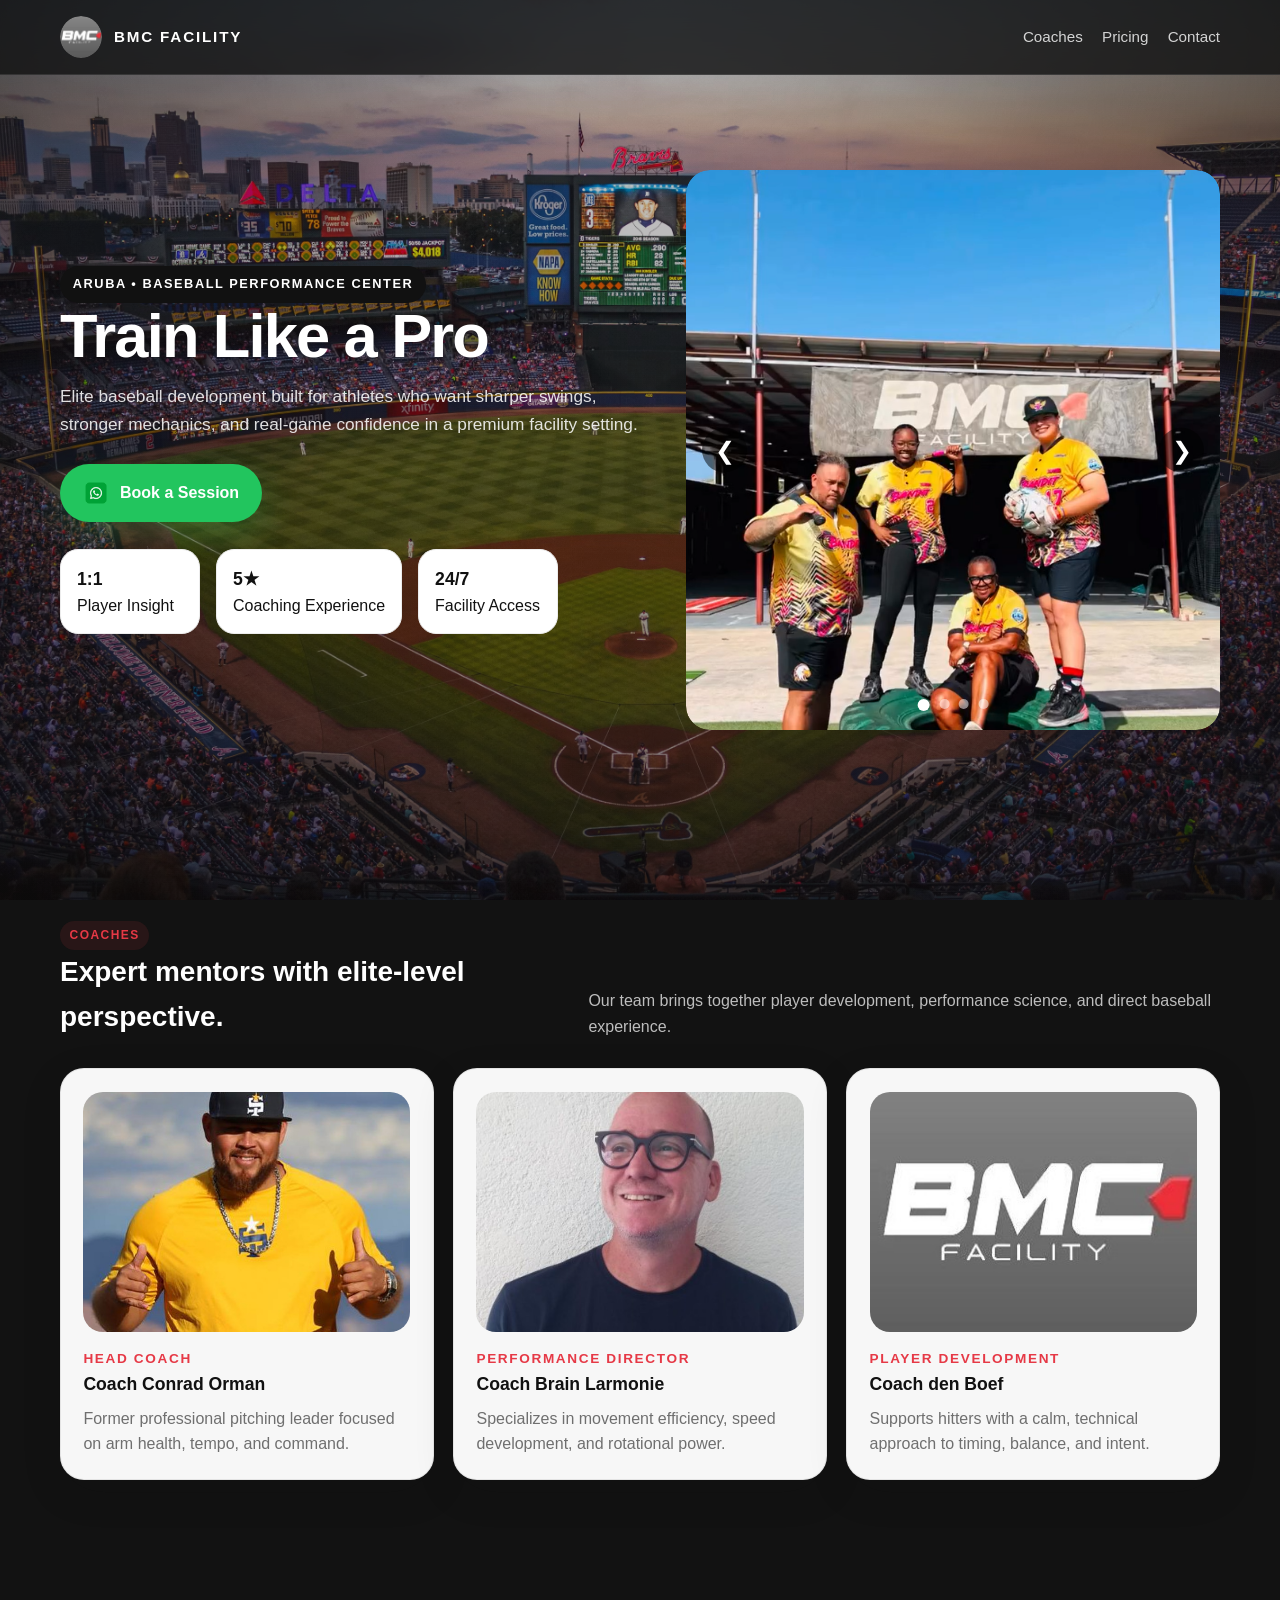
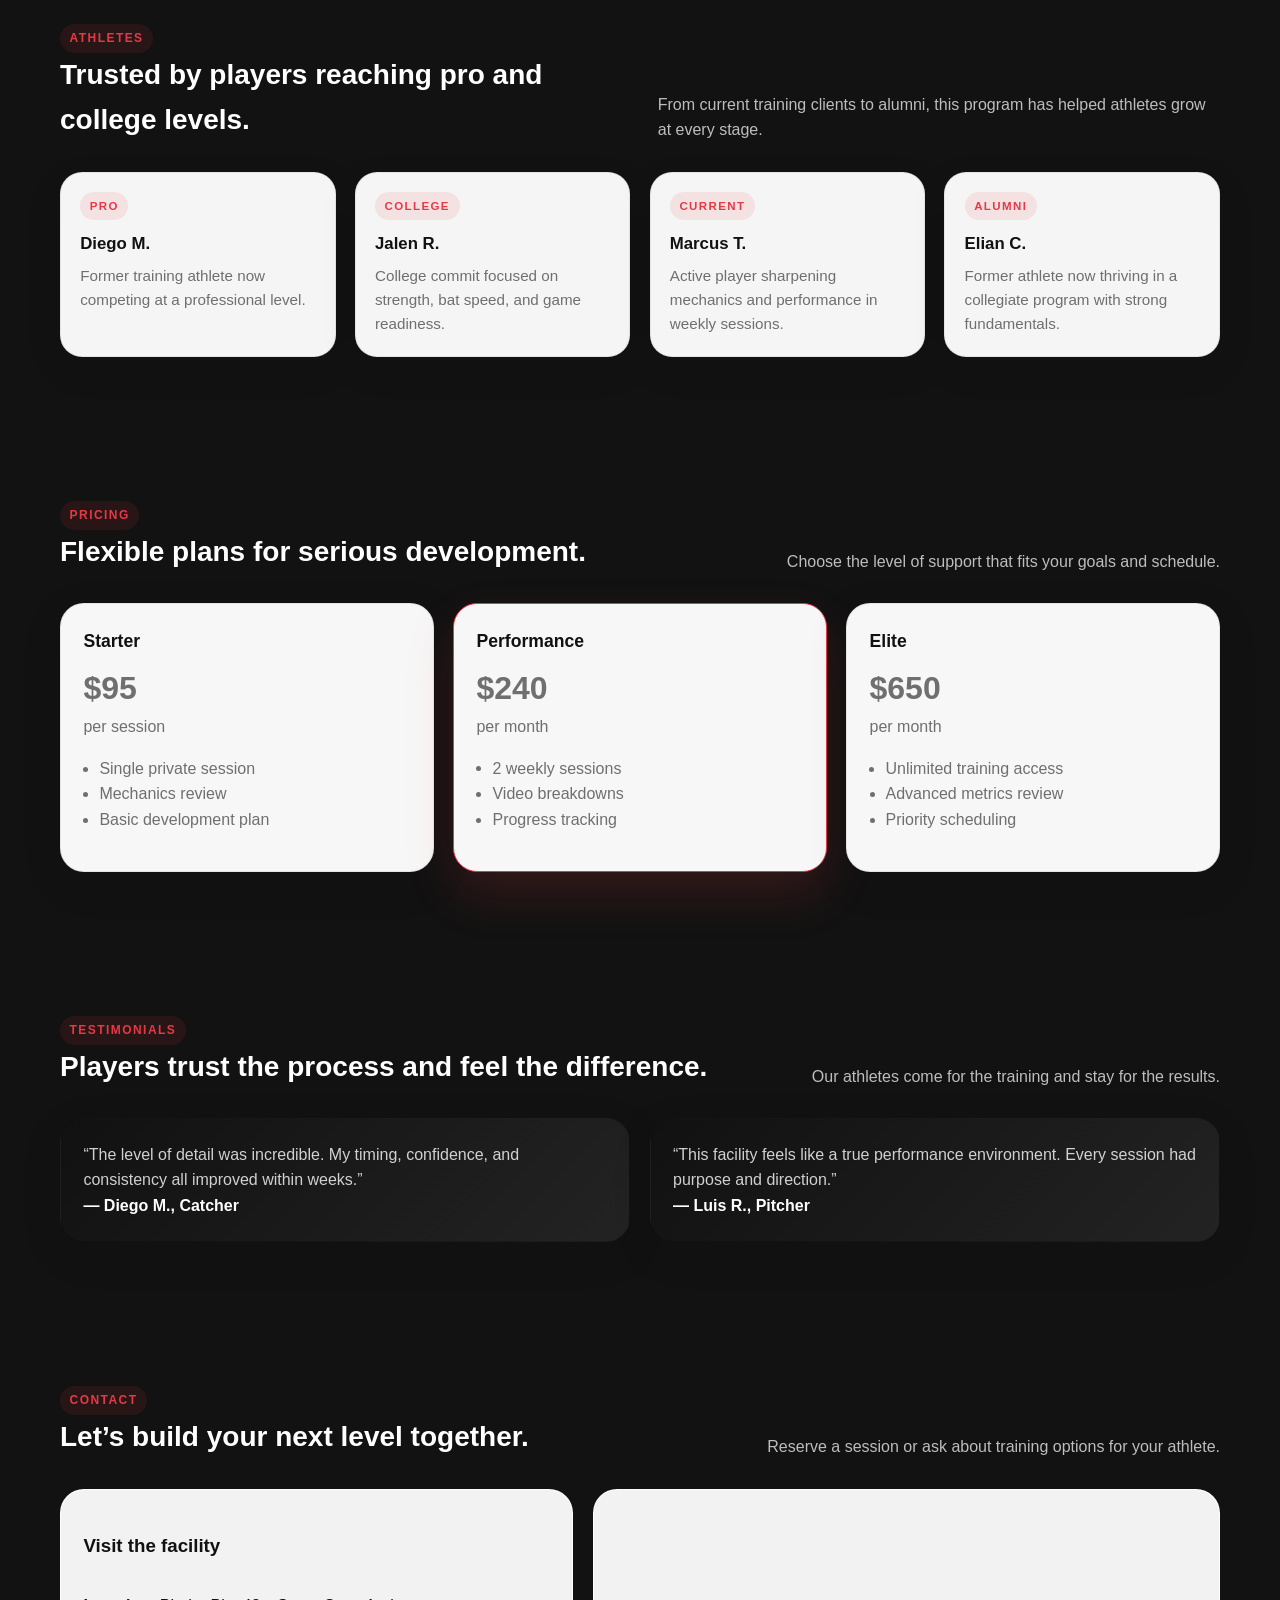
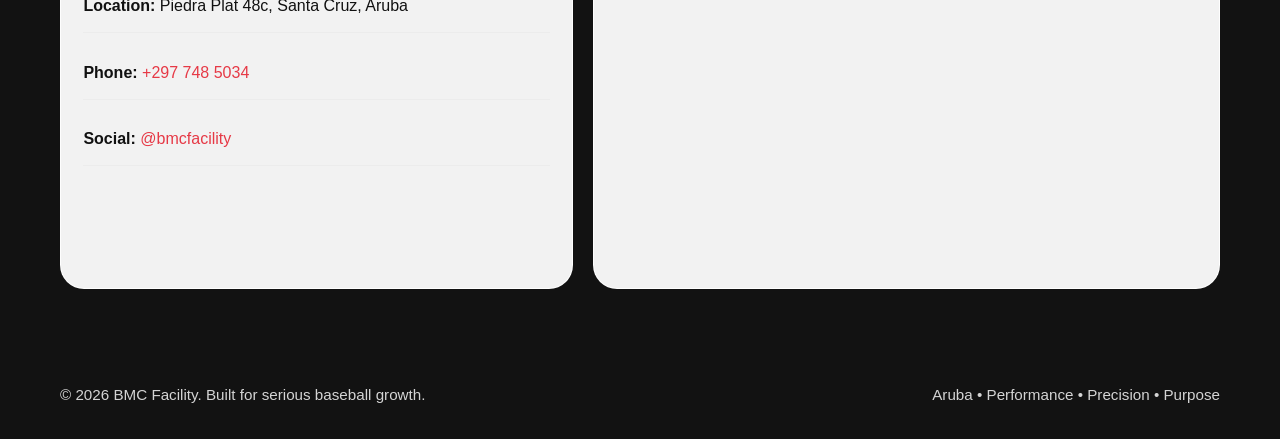
==== commit a47a4f39: "made even better!" ====
--- a/index.html
+++ b/index.html
@@ -42,7 +42,10 @@
             stronger mechanics, and real-game confidence in a premium facility setting.
           </p>
           <div class="hero-actions">
-            <a class="btn btn-primary" href="#contact">Book a Session</a>
+            <a class="btn btn-primary whatsapp-btn" href="https://wa.me/?text=Hi%20BMC%20Facility%2C%20I%27d%20like%20to%20book%20a%20session!" target="_blank" rel="noopener noreferrer">
+              <img src="Images/whatsapp-vector-logo-icon-logotype-vector-social-media_901408-404.png" alt="WhatsApp" class="whatsapp-icon" />
+              Book a Session
+            </a>
           </div>
           <div class="hero-stats">
             <div><strong>1:1</strong> Player Insight</div>
@@ -214,20 +217,13 @@
           <div class="contact-card">
             <h3>Visit the facility</h3>
             <div class="contact-list">
-              <div><strong>Location:</strong> Aruba, Caribbean</div>
-              <div><strong>Email:</strong> info@bmcfacility.com</div>
-              <div><strong>Phone:</strong> +297 000 0000</div>
+              <div><strong>Location:</strong> Piedra Plat 48c, Santa Cruz, Aruba</div>
+              <div><strong>Phone:</strong> <a href="tel:+297748508034">+297 748 5034</a></div>
               <div><strong>Social:</strong> <a href="#" style="color: var(--red);">@bmcfacility</a></div>
             </div>
           </div>
-          <div class="form-card">
-            <form>
-              <input type="text" placeholder="Name" />
-              <input type="email" placeholder="Email" />
-              <input type="text" placeholder="Player Position" />
-              <textarea placeholder="Tell us about your goals"></textarea>
-              <a class="btn btn-primary" href="#top">Request Information</a>
-            </form>
+          <div class="map-card">
+            <iframe src="https://www.google.com/maps/embed?pb=!1m18!1m12!1m3!1d3755.9999999999996!2d-70.04444!3d12.18722!2m3!1f0!2f0!3f0!3m2!1i1024!2i768!4f13.1!3m3!1m2!1s0x8e0a3c4c4c4c4c4d%3A0x4c4c4c4c4c4c4c4c!2sPiedra%20Plat%2048c%2C%20Santa%20Cruz%2C%20Aruba!5e0!3m2!1sen!2sus!4v1234567890" width="100%" height="100%" style="border:0;" allowfullscreen="" loading="lazy" referrerpolicy="no-referrer-when-downgrade"></iframe>
           </div>
         </div>
       </section>
--- a/styles.css
+++ b/styles.css
@@ -211,13 +211,23 @@
 }
 
 .btn-primary {
-  background: var(--red);
-  color: white;
-  box-shadow: 0 14px 38px rgba(230, 57, 70, 0.24);
+  background: #22c55e;
+  color: white;
+  box-shadow: 0 14px 38px rgba(34, 197, 94, 0.24);
 }
 
 .btn-primary:hover {
-  background: var(--red-dark);
+  background: #16a34a;
+}
+
+.whatsapp-btn {
+  gap: 0.6rem;
+}
+
+.whatsapp-icon {
+  width: 28px;
+  height: 28px;
+  object-fit: contain;
 }
 
 .btn-secondary {
@@ -571,13 +581,23 @@
 }
 
 .contact-card,
-.form-card {
+.map-card {
   background: rgba(255, 255, 255, 0.95);
   border: 1px solid rgba(255, 255, 255, 0.9);
   border-radius: 24px;
   padding: 1.4rem;
   backdrop-filter: blur(12px);
   color: var(--black);
+  overflow: hidden;
+}
+
+.map-card {
+  padding: 0;
+  min-height: 400px;
+}
+
+.map-card iframe {
+  border-radius: 24px;
 }
 
 .contact-list {
@@ -591,24 +611,14 @@
   border-bottom: 1px solid var(--border);
 }
 
-form {
-  display: grid;
-  gap: 0.9rem;
-}
-
-input,
-textarea {
-  width: 100%;
-  border: 1px solid var(--border);
-  border-radius: 14px;
-  padding: 0.9rem 1rem;
-  font: inherit;
-  background: #fcfcfc;
-}
-
-textarea {
-  min-height: 120px;
-  resize: vertical;
+.contact-list a {
+  color: var(--red);
+  text-decoration: none;
+  transition: opacity 0.2s ease;
+}
+
+.contact-list a:hover {
+  opacity: 0.8;
 }
 
 footer {
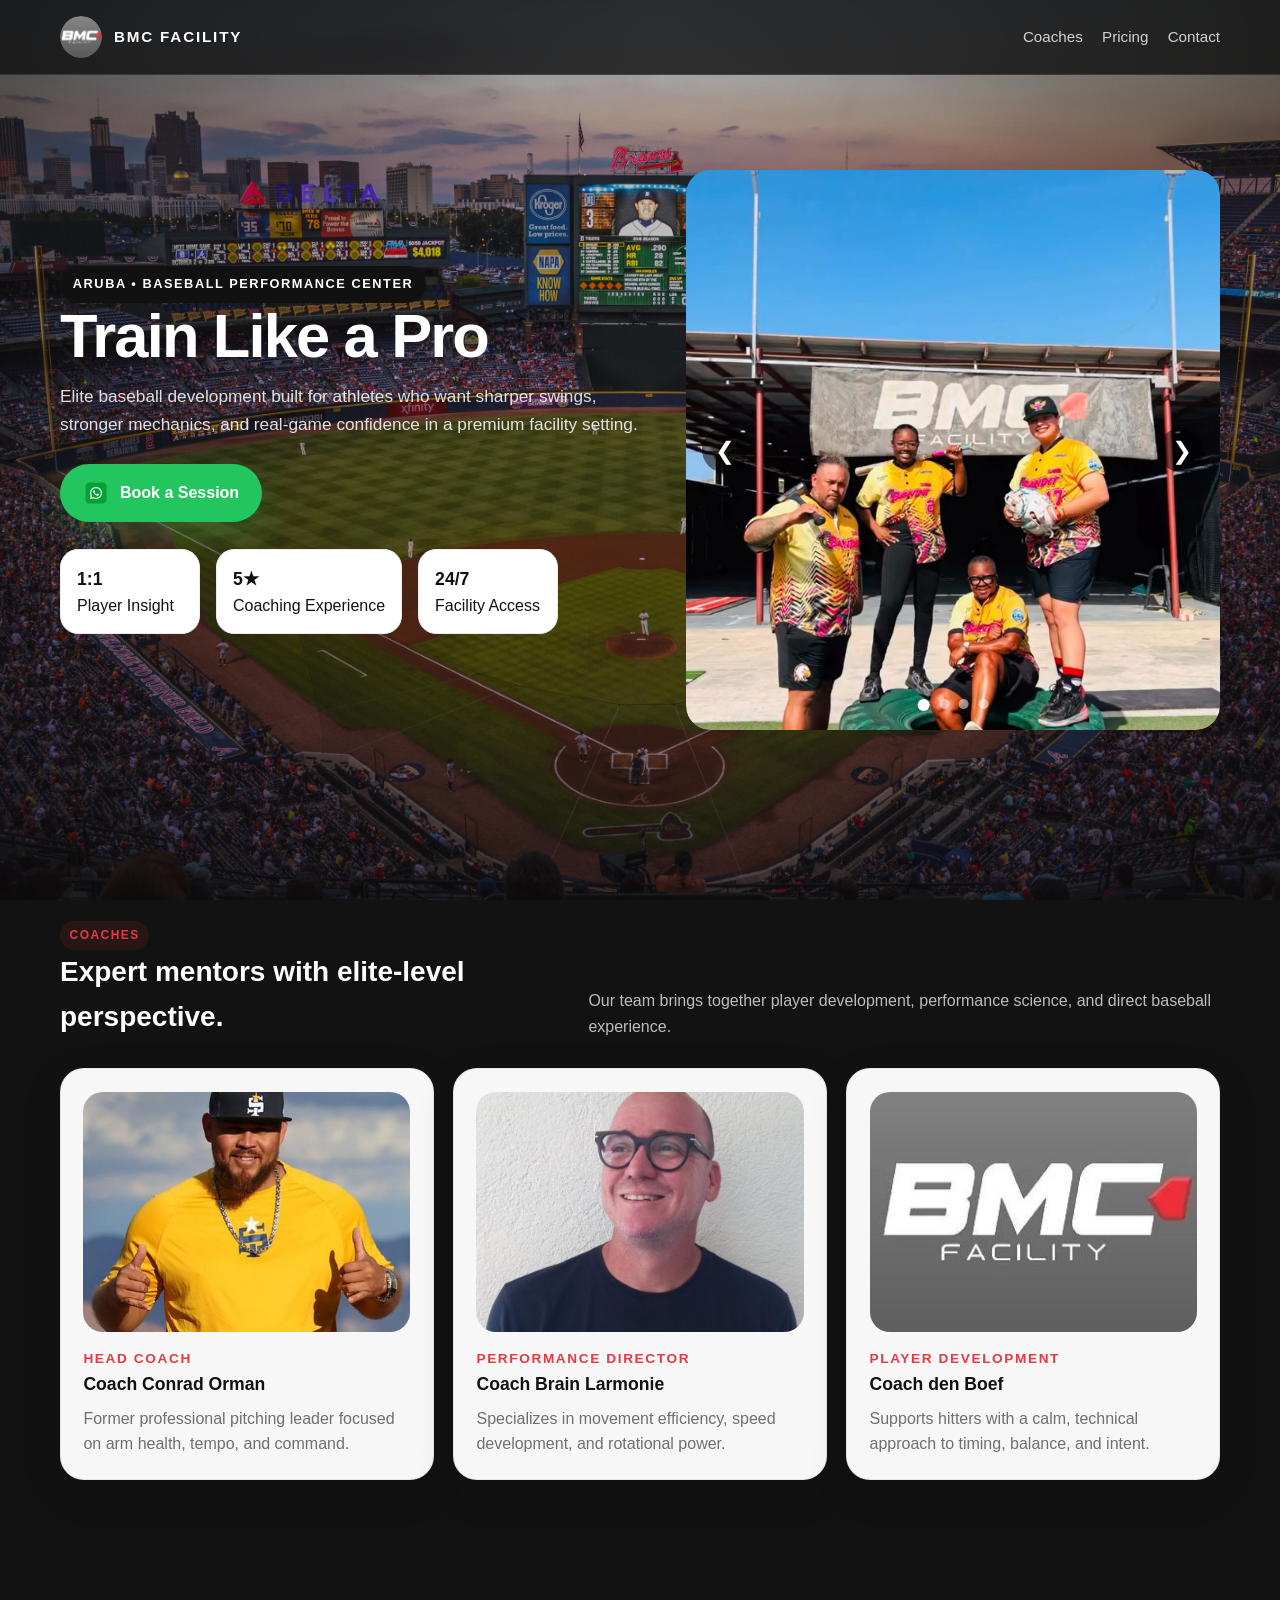
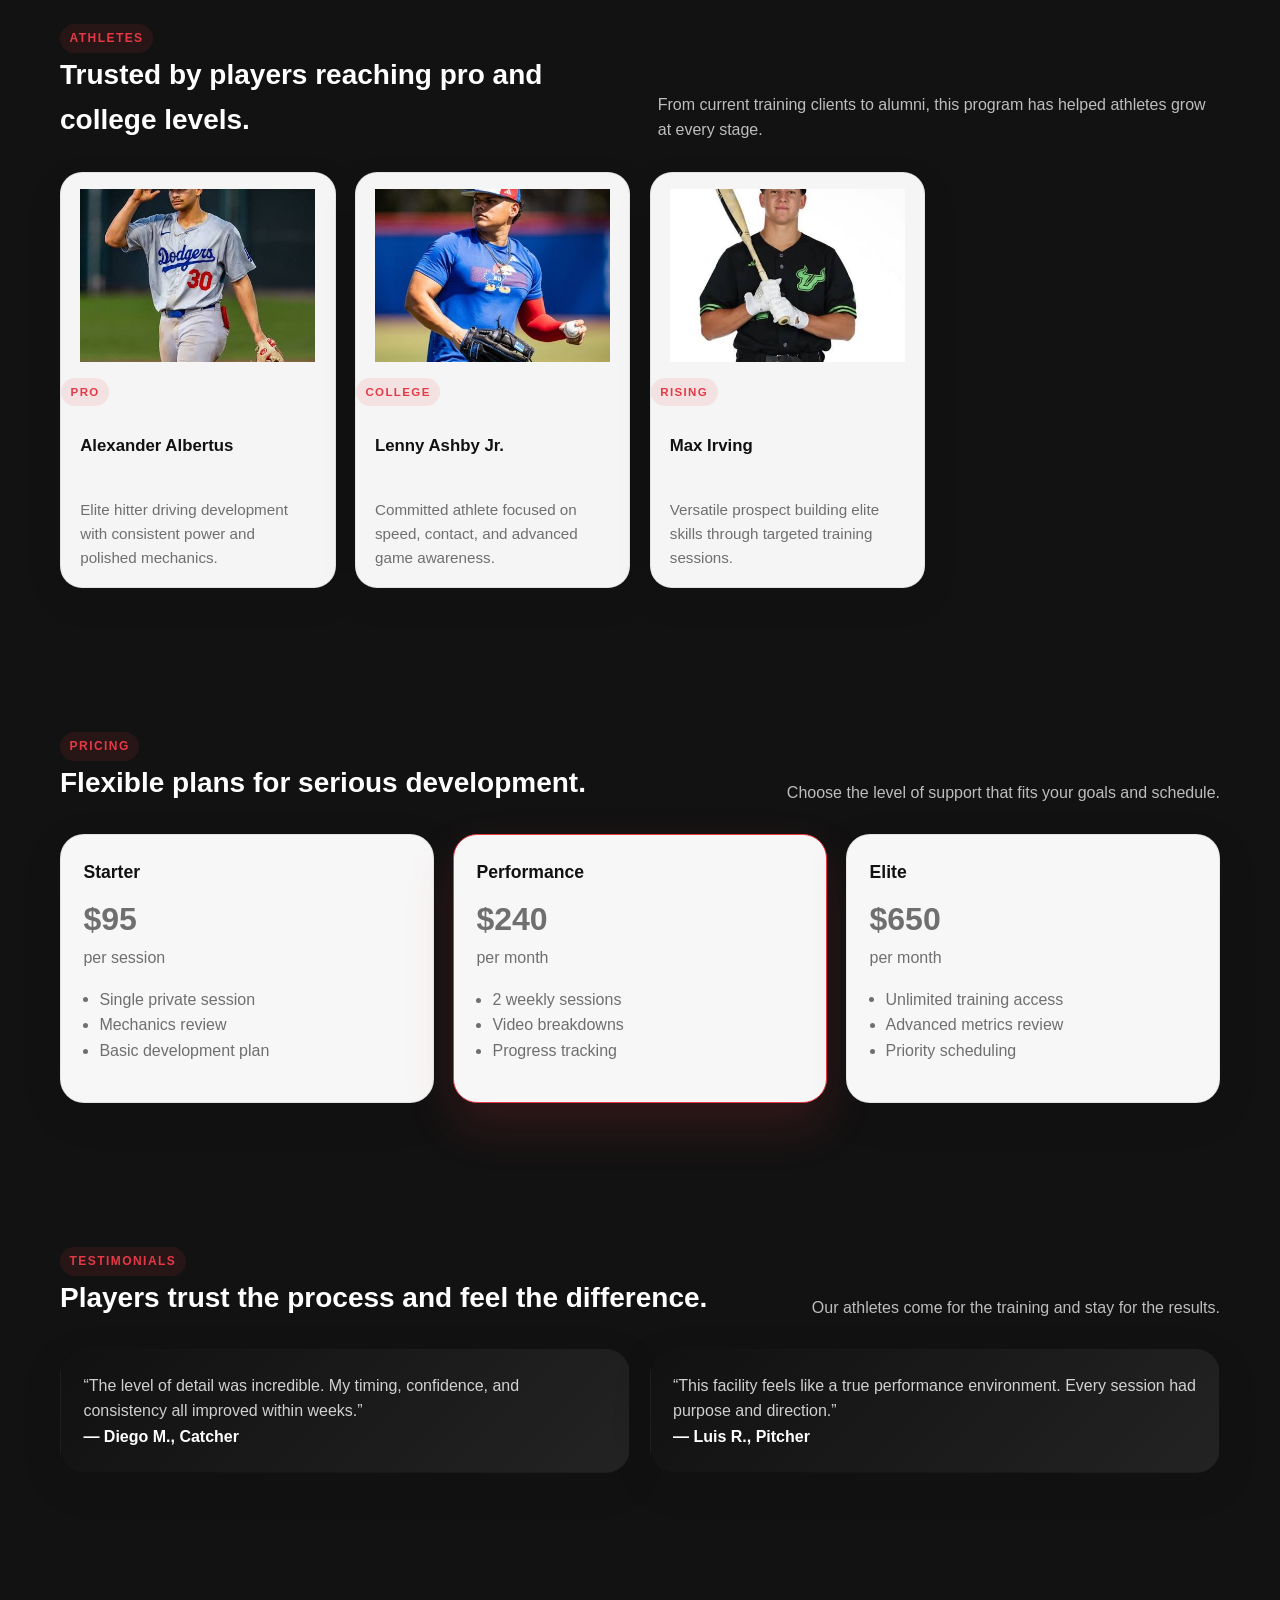
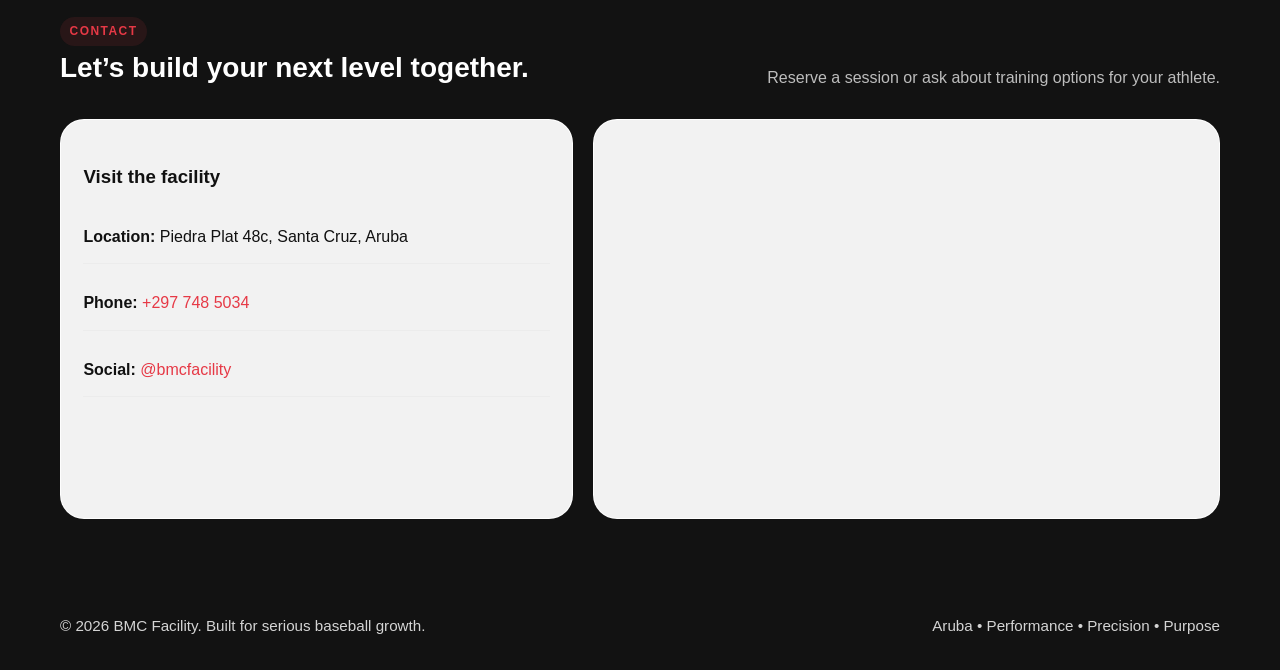
==== commit 4dad2a0c: "added some stuff" ====
--- a/index.html
+++ b/index.html
@@ -15,22 +15,25 @@
     <div class="background-overlay"></div>
     <header>
       <div class="container">
-        <nav>
-          <a class="brand" href="#top">
-            <span class="brand-mark">
-              <img src="Images/bmclogo2.jpg" alt="BMC Facility logo" onerror="this.style.display='none'; this.parentElement.classList.add('fallback');" />
-              <span class="brand-fallback">BMC</span>
-            </span>
-            <span class="brand-text">BMC Facility</span>
-          </a>
-          <div class="nav-links">
-            <a href="#coaches">Coaches</a>
-            <a href="#pricing">Pricing</a>
-            <a href="#contact">Contact</a>
-          </div>
-        </nav>
-      </div>
-    </header>
+          <nav aria-label="Main navigation">
+            <a class="brand" href="#top">
+              <span class="brand-mark">
+                <img src="Images/bmclogo2.jpg" alt="BMC Facility logo" onerror="this.style.display='none'; this.parentElement.classList.add('fallback');" />
+                <span class="brand-fallback">BMC</span>
+              </span>
+              <span class="brand-text">BMC Facility</span>
+            </a>
+            <button class="mobile-nav-toggle" aria-expanded="false" aria-controls="site-nav" aria-label="Open navigation">
+              Menu
+            </button>
+            <div class="nav-links" id="site-nav">
+              <a href="#coaches">Coaches</a>
+              <a href="#pricing">Pricing</a>
+              <a href="#contact">Contact</a>
+            </div>
+          </nav>
+        </div>
+      </header>
 
     <main id="top">
       <section class="container hero reveal">
@@ -120,26 +123,24 @@
           <p>From current training clients to alumni, this program has helped athletes grow at every stage.</p>
         </div>
         <div class="grid athlete-grid">
-          <article class="athlete-card">
+          <a class="athlete-card" href="alexander-albertus.html">
+            <img src="Images/Alex.jpg" alt="Alexander Albertus" class="athlete-photo" />
             <span class="athlete-badge">Pro</span>
-            <h3>Diego M.</h3>
-            <p>Former training athlete now competing at a professional level.</p>
-          </article>
-          <article class="athlete-card">
+            <h3>Alexander Albertus</h3>
+            <p>Elite hitter driving development with consistent power and polished mechanics.</p>
+          </a>
+          <a class="athlete-card" href="lenny-ashby-jr.html">
+            <img src="Images/Lenny.jpg" alt="Lenny Ashby Jr." class="athlete-photo" />
             <span class="athlete-badge">College</span>
-            <h3>Jalen R.</h3>
-            <p>College commit focused on strength, bat speed, and game readiness.</p>
-          </article>
-          <article class="athlete-card">
-            <span class="athlete-badge">Current</span>
-            <h3>Marcus T.</h3>
-            <p>Active player sharpening mechanics and performance in weekly sessions.</p>
-          </article>
-          <article class="athlete-card">
-            <span class="athlete-badge">Alumni</span>
-            <h3>Elian C.</h3>
-            <p>Former athlete now thriving in a collegiate program with strong fundamentals.</p>
-          </article>
+            <h3>Lenny Ashby Jr.</h3>
+            <p>Committed athlete focused on speed, contact, and advanced game awareness.</p>
+          </a>
+          <a class="athlete-card" href="max-irving.html">
+            <img src="Images/Max.jpg" alt="Max Irving" class="athlete-photo" />
+            <span class="athlete-badge">Rising</span>
+            <h3>Max Irving</h3>
+            <p>Versatile prospect building elite skills through targeted training sessions.</p>
+          </a>
         </div>
       </section>
 
@@ -219,7 +220,7 @@
             <div class="contact-list">
               <div><strong>Location:</strong> Piedra Plat 48c, Santa Cruz, Aruba</div>
               <div><strong>Phone:</strong> <a href="tel:+297748508034">+297 748 5034</a></div>
-              <div><strong>Social:</strong> <a href="#" style="color: var(--red);">@bmcfacility</a></div>
+              <div><strong>Social:</strong> <a href="https://instagram.com/bmcfacility" target="_blank" rel="noopener noreferrer" style="color: var(--red);">@bmcfacility</a></div>
             </div>
           </div>
           <div class="map-card">
--- a/styles.css
+++ b/styles.css
@@ -146,6 +146,33 @@
   gap: 1.2rem;
   font-size: 0.95rem;
   color: rgba(255, 255, 255, 0.8);
+}
+
+.mobile-nav-toggle {
+  display: none;
+  background: transparent;
+  border: 1px solid rgba(255, 255, 255, 0.35);
+  color: white;
+  padding: 0.8rem 1rem;
+  border-radius: 999px;
+  cursor: pointer;
+  font-size: 0.95rem;
+  transition: background 0.2s ease, transform 0.2s ease;
+}
+
+.mobile-nav-toggle:hover {
+  background: rgba(255, 255, 255, 0.08);
+  transform: translateY(-1px);
+}
+
+.nav-links.show {
+  display: flex;
+  flex-direction: column;
+  gap: 0.85rem;
+  margin-top: 1rem;
+  padding: 1rem;
+  background: rgba(17, 17, 17, 0.95);
+  border-radius: 18px;
 }
 
 .nav-links a:hover {
@@ -485,10 +512,28 @@
 .athlete-card {
   background: rgba(255, 255, 255, 0.96);
   color: var(--black);
-  padding: 1.2rem;
+  padding: 0;
   border-radius: 22px;
   border: 1px solid rgba(17, 17, 17, 0.08);
   box-shadow: 0 12px 34px rgba(17, 17, 17, 0.12);
+  display: block;
+  overflow: hidden;
+  transition: transform 0.25s ease, box-shadow 0.25s ease;
+}
+
+.athlete-card:hover {
+  transform: translateY(-5px);
+  box-shadow: 0 22px 48px rgba(17, 17, 17, 0.18);
+}
+
+.athlete-card .athlete-photo {
+  width: 100%;
+  aspect-ratio: 4 / 3;
+  object-fit: cover;
+}
+
+.athlete-card > * {
+  padding: 1rem 1.2rem;
 }
 
 .athlete-card .athlete-badge {
@@ -665,6 +710,10 @@
 }
 
 @media (max-width: 640px) {
+  .mobile-nav-toggle {
+    display: inline-flex;
+  }
+
   .nav-links {
     display: none;
   }
